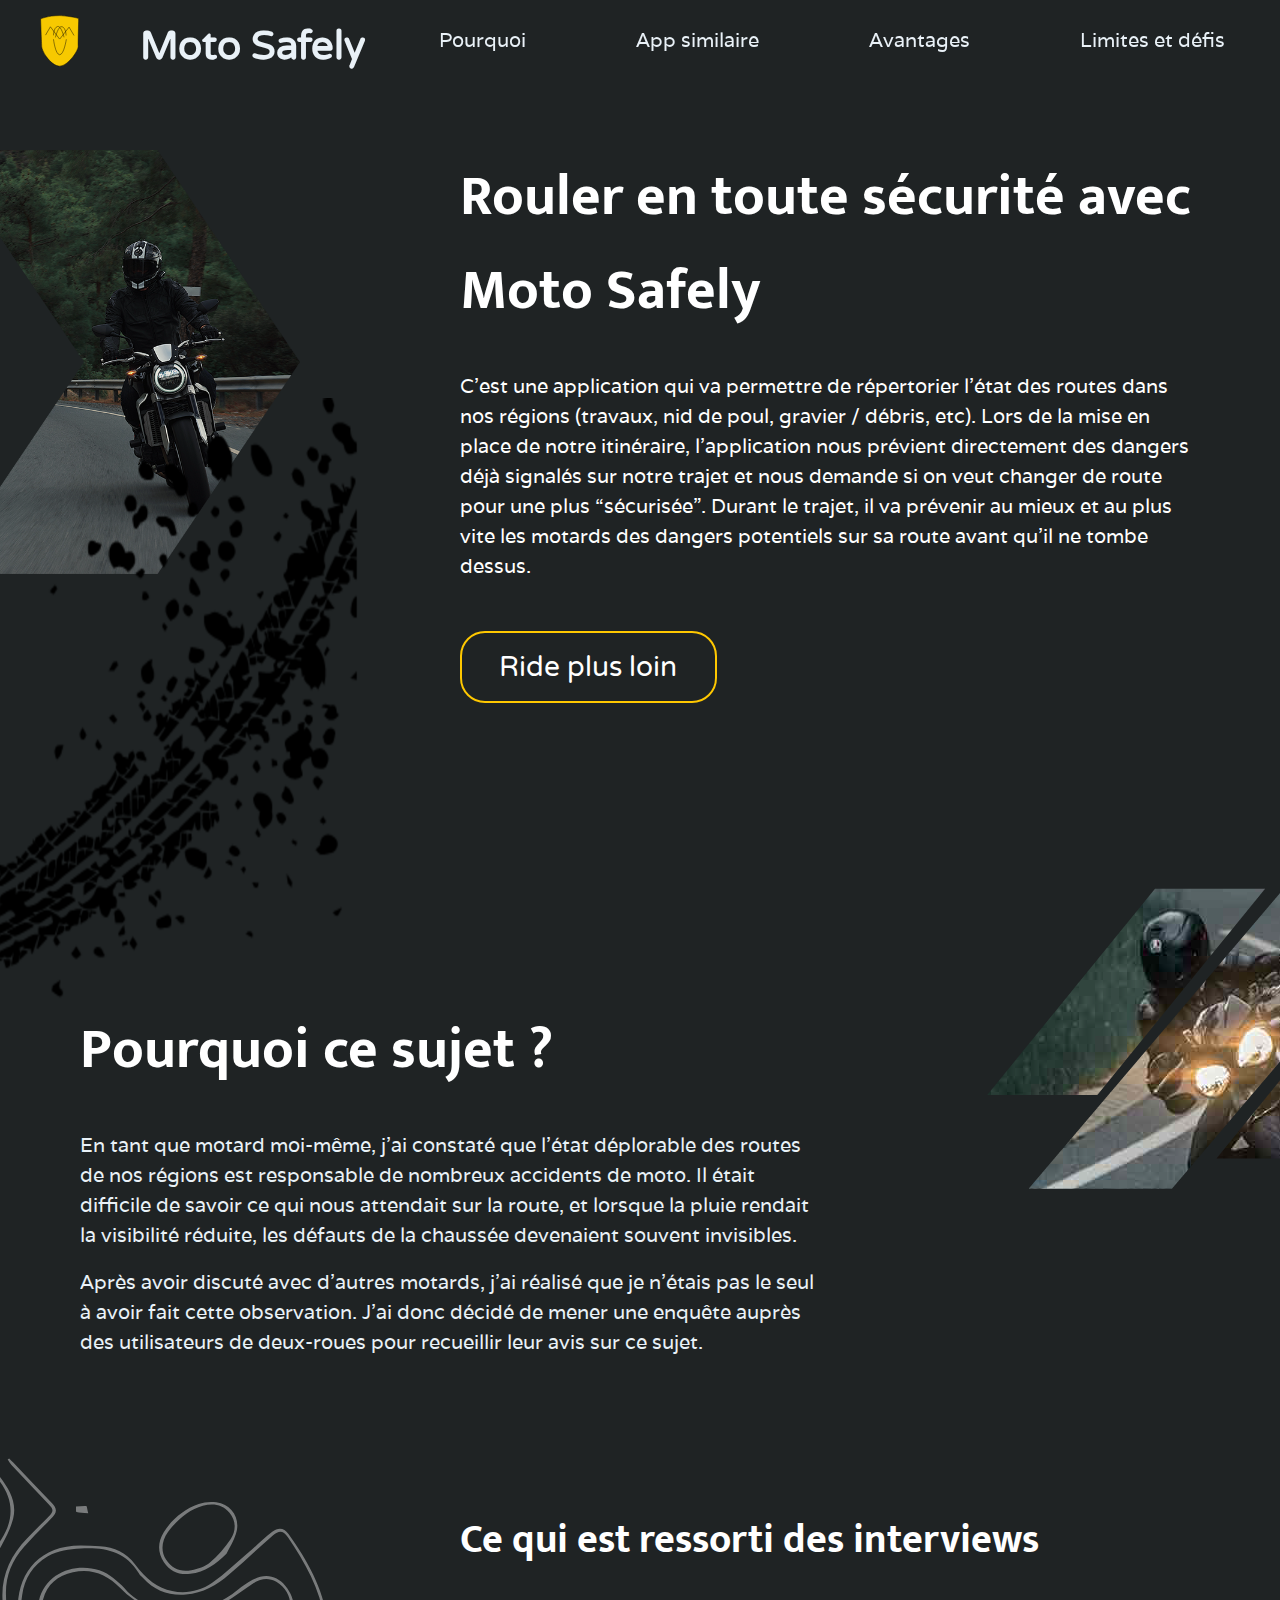
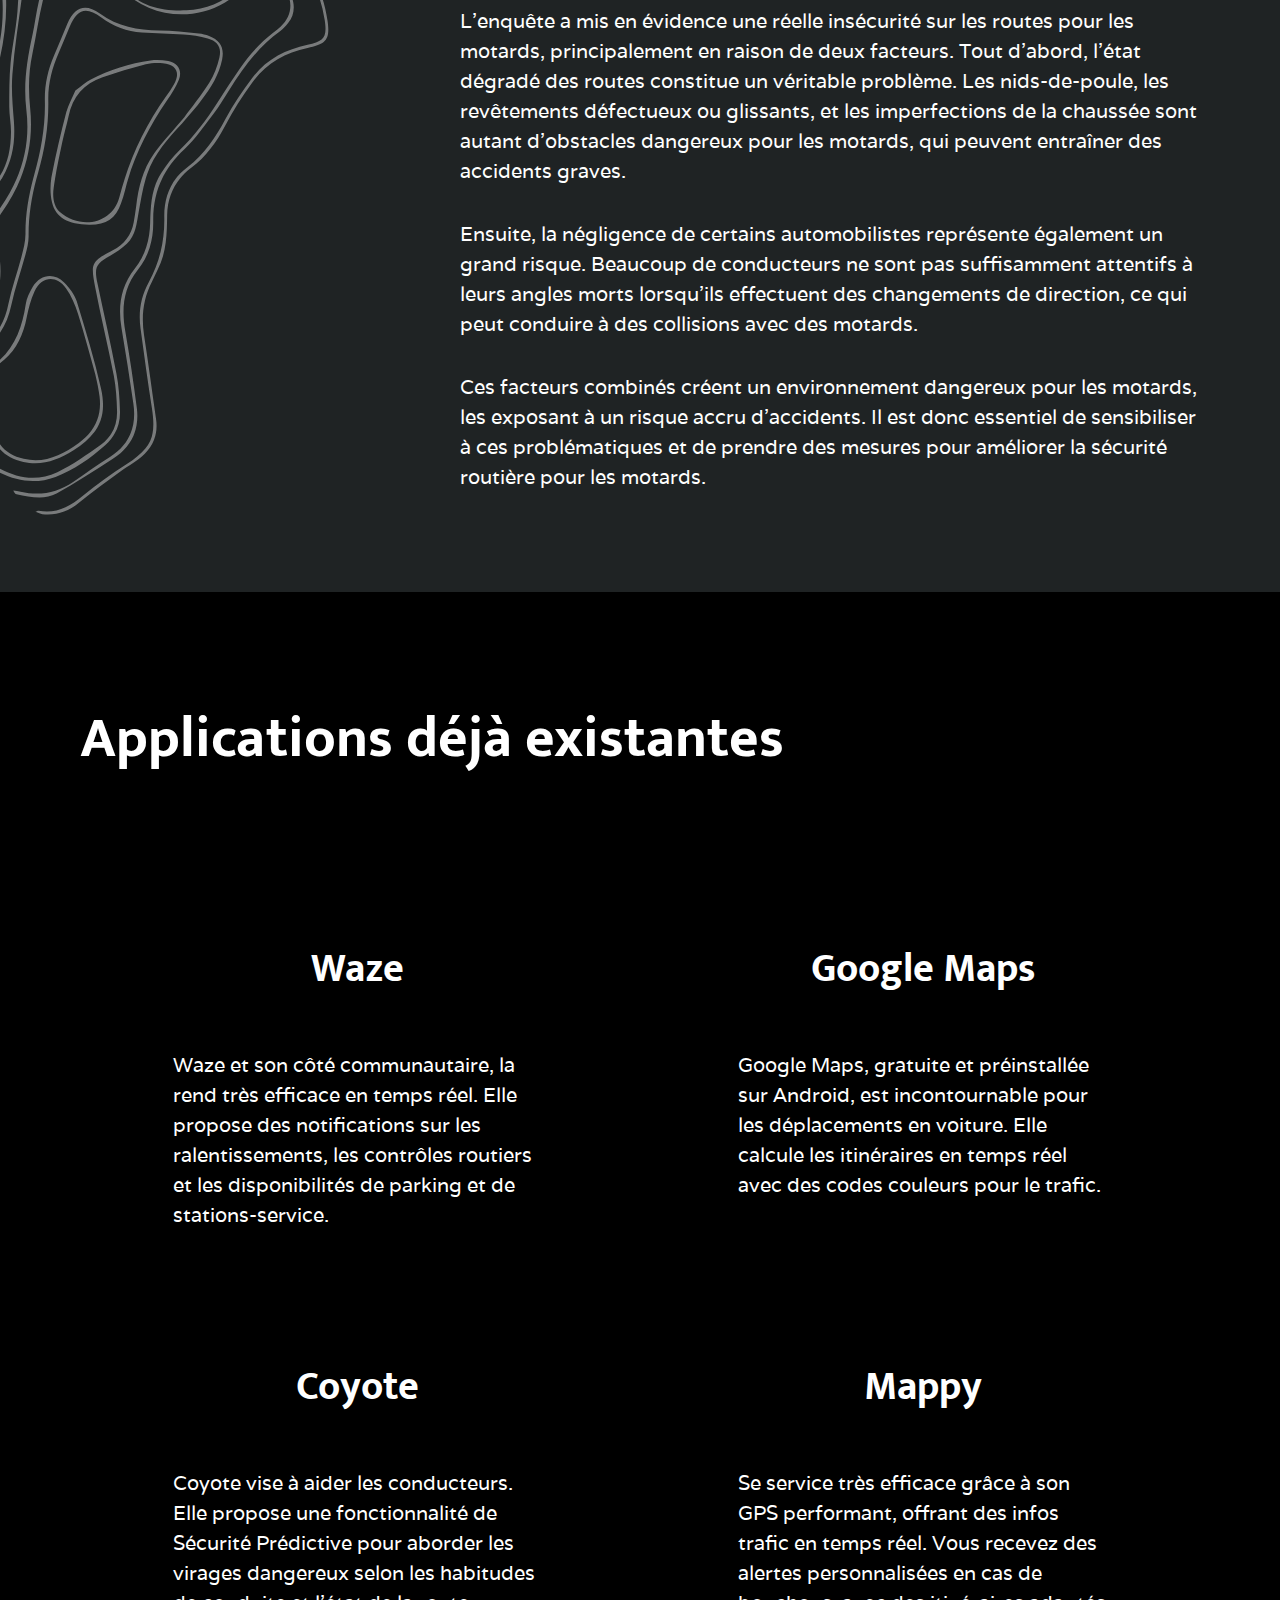
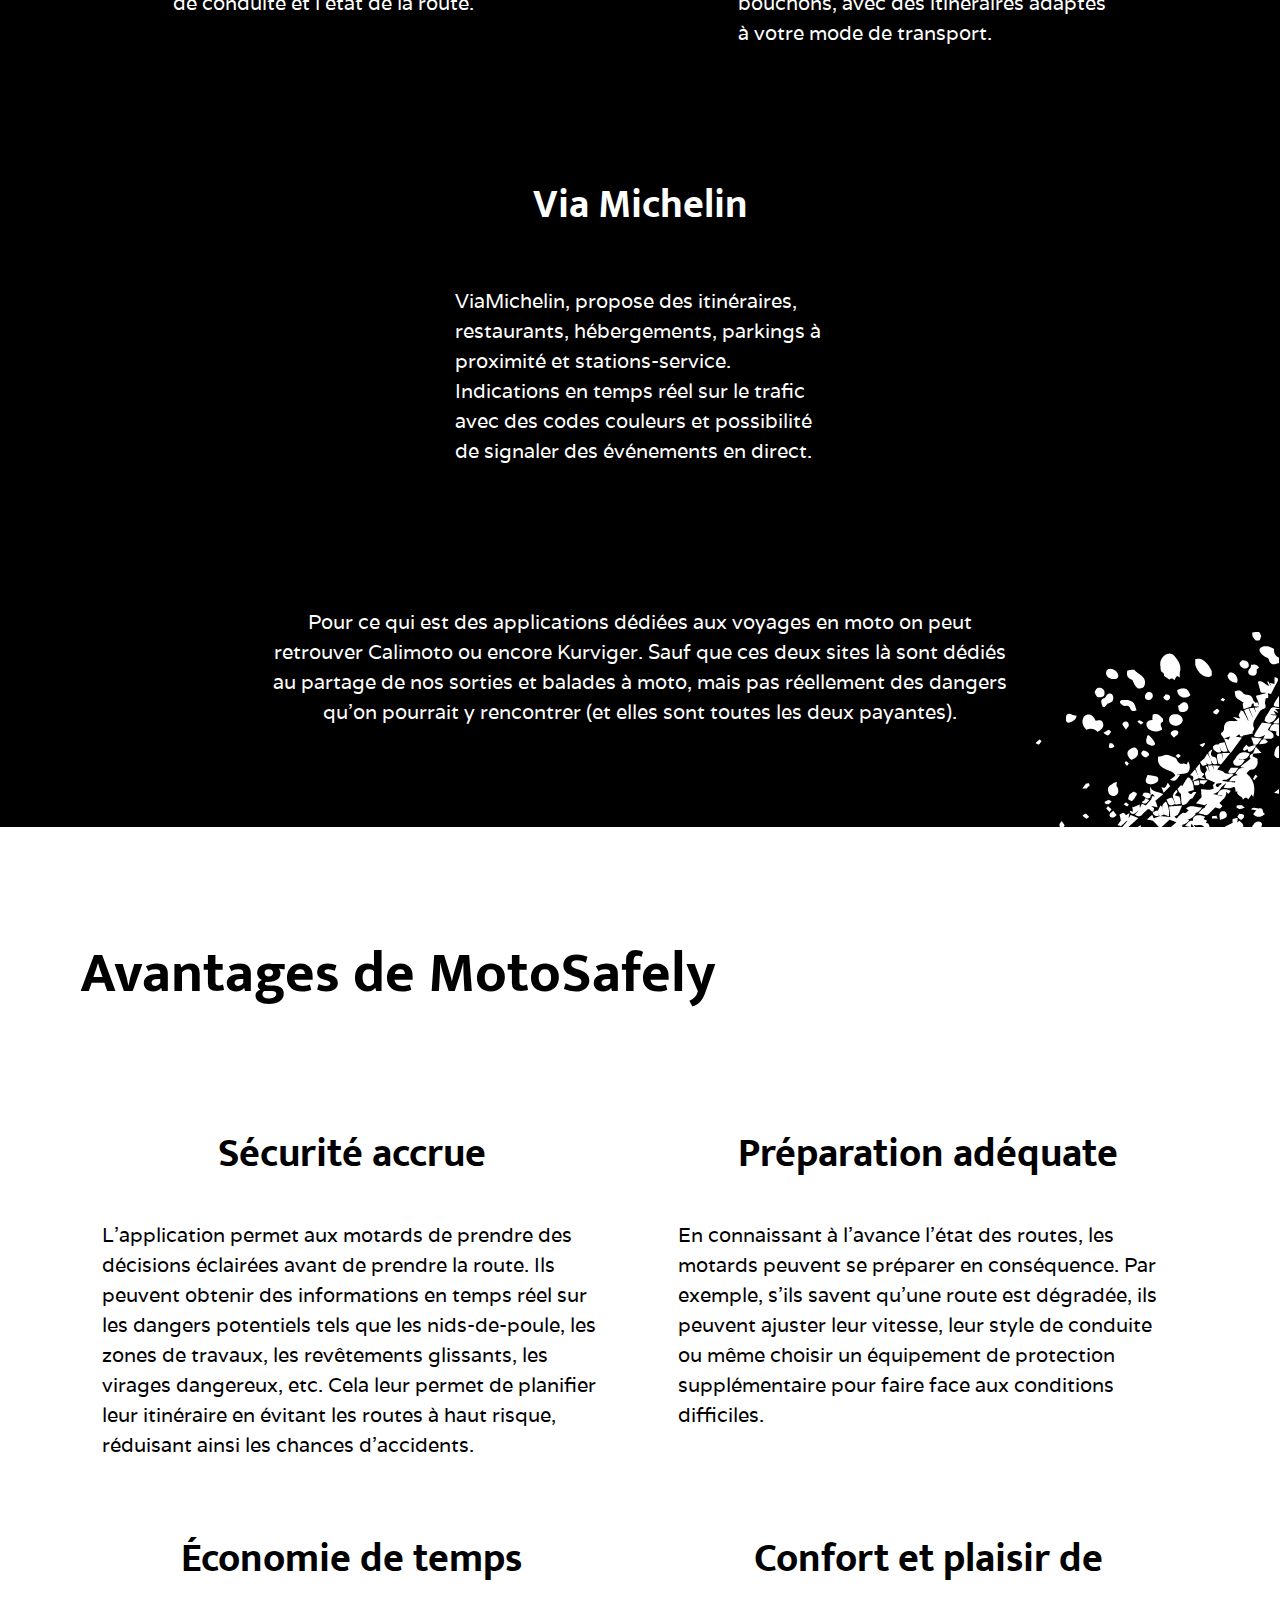
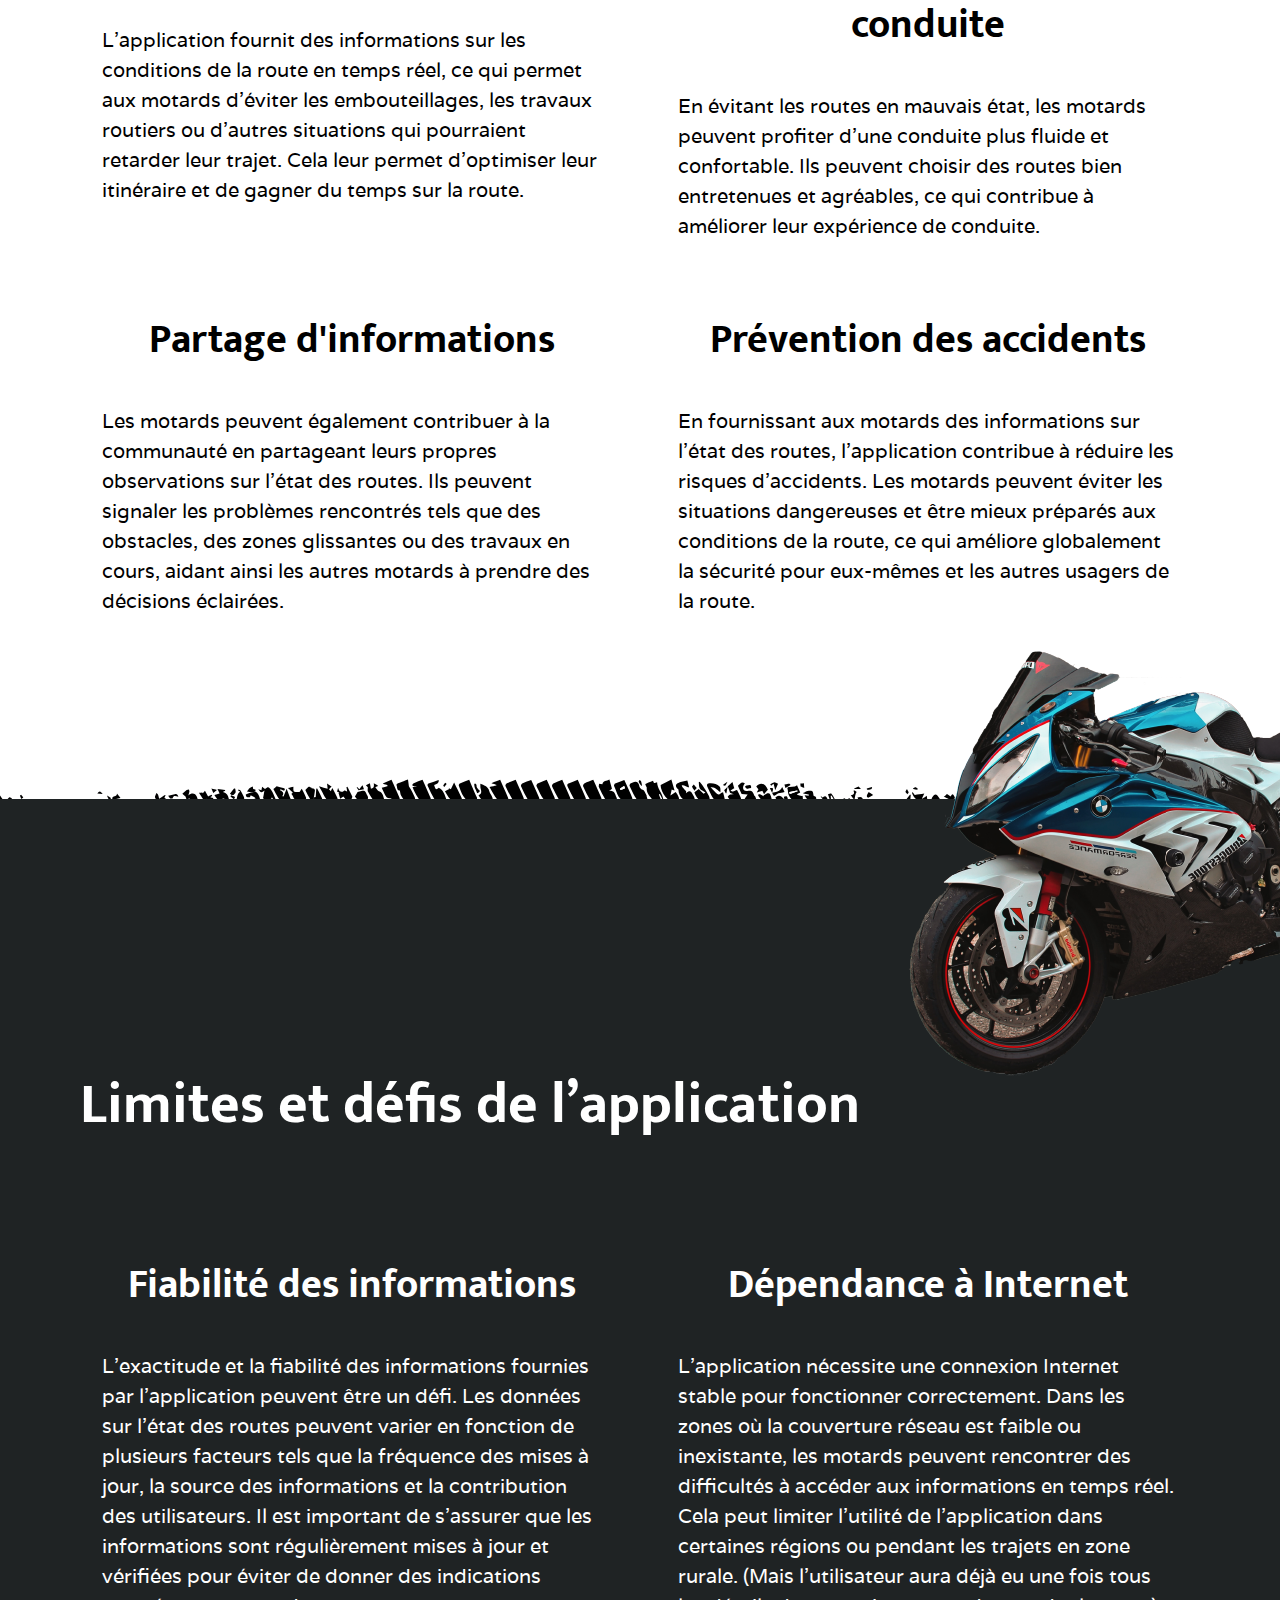
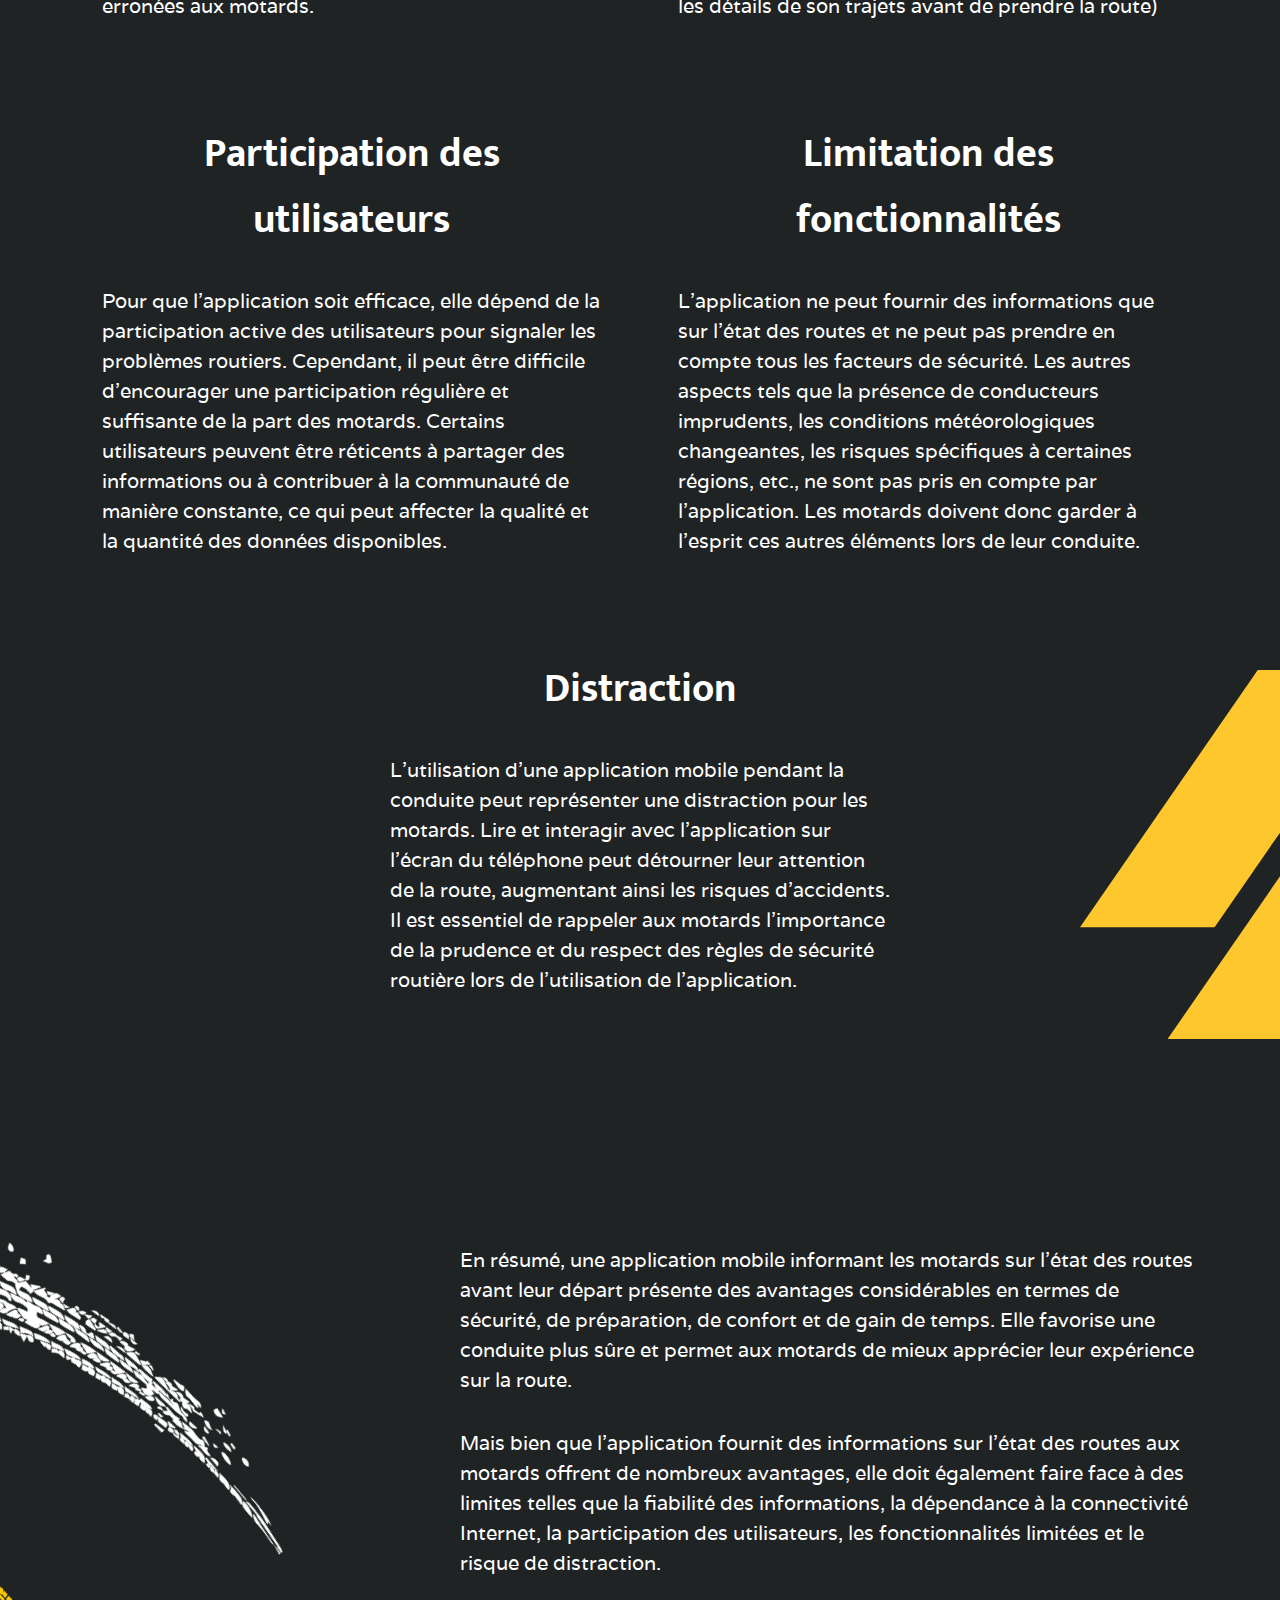
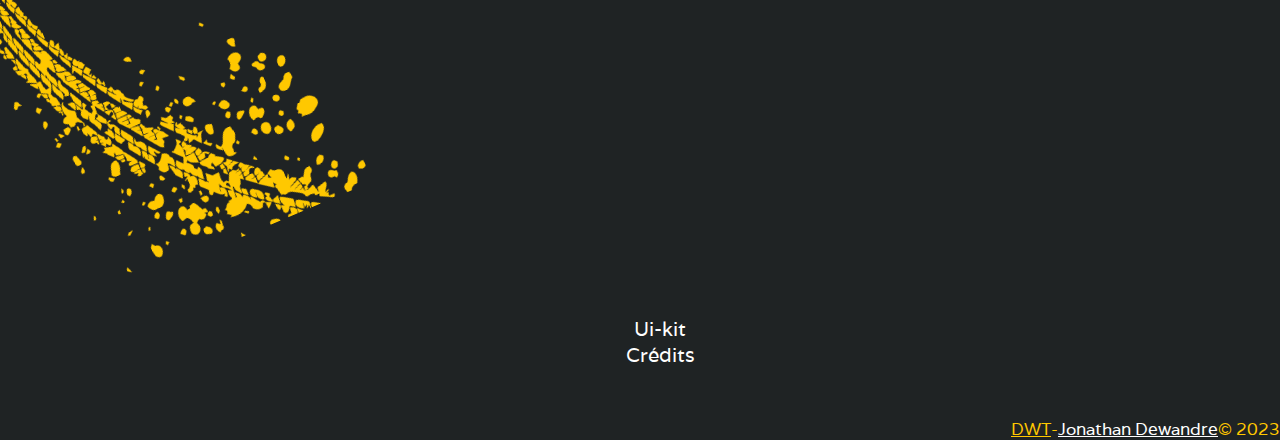
==== src/index.html @ d8e471ae "modification de mes boxs avec le scroll" ====
<!DOCTYPE html>
<html>
<head>
  <title>TFA - MotoSafely</title>
  <meta charset="UTF-8" />
  <meta http-equiv="X-UA-Compatible" content="IE=edge">

  <meta name="description" content="Travail de fin d'année en web design.">
  <meta name="keywords" content="HTML, CSS, JavaScript">
  <meta name="author" content="Dewandre Jonathan">

  <link rel="icon" href="assets/images/logo-motosafely.svg">
  <!-- Meta Partage -->

  <!-- Meta insta -->
  

  <!-- Favicon -->
  <meta name="viewport" content="width=device-width, initial-scale=1">

  <link rel="stylesheet" href="styles/app.css">
  <script src="scripts/app.js" defer></script>

  <link rel="preconnect" href="https://fonts.googleapis.com">
  <link rel="preconnect" href="https://fonts.gstatic.com" crossorigin>
  <link href="https://fonts.googleapis.com/css2?family=Varela+Round&display=swap" rel="stylesheet">

  <link rel="preconnect" href="https://fonts.googleapis.com">
  <link rel="preconnect" href="https://fonts.gstatic.com" crossorigin>
  <link href="https://fonts.googleapis.com/css2?family=Mukta+Vaani&display=swap" rel="stylesheet">

  <link rel="preconnect" href="https://fonts.googleapis.com">
  <link rel="preconnect" href="https://fonts.gstatic.com" crossorigin>
  <link href="https://fonts.googleapis.com/css2?family=Varela&display=swap" rel="stylesheet">
</head>
<body>

  <header>

    <div class="fond-header fh">

      <img class="logo" src="assets/images/logo-motosafely.svg" alt="Logo de MotoSafely, qui représente un réservoir de moto et le M forme le guidon">
      
      <h1><a href="index.html">Moto Safely</a></h1>
      <nav class="sticky-menu menu sticky">

        <button class="menu__burger"><p class="Tbtn">menu</p></button>
        <ul class="menu__list">
          <li class="menu__el"><a href="#pourquoi">Pourquoi</a></li>
          <li class="menu__el"><a href="#app-similaire">App similaire</a></li>
          <li class="menu__el"><a href="#avantages">Avantages</a></li>
          <li class="menu__el"><a href="#limite-et-defis">Limites et défis</a></li>
        </ul>
      </nav>
    </div>

  </header>

  <main>

    <section class="intro">
        <img class="intro--img" src="assets/images/img-avantage-fleche.png" srcset="assets/images/img-avantage-fleche@2x.png 2x" alt="Photo d'un motard sur la route dans une courbe, le tout mis dans une forme de flèche">
        <img class="trace" src="assets/images/trace-moto.png" srcset="assets/images/trace-moto@2x.png" alt="trace de pneu de moto de couleur noir">
      
      <h2 class="intro__titre">Rouler en toute sécurité avec Moto&nbsp;Safely</h2>

      <p class="intro__text">C’est une application qui va permettre de répertorier l’état des routes dans nos régions 
        (travaux, nid de poul, gravier / débris, etc). Lors de la mise en place de notre itinéraire, 
        l’application nous prévient directement des dangers déjà signalés sur notre trajet et nous demande 
        si on veut changer de route pour une plus “sécurisée”. Durant&nbsp;le&nbsp;trajet, il va prévenir au mieux et 
        au plus vite les motards des dangers potentiels sur sa route avant qu’il ne tombe dessus. </p>

        <button class="intro--btn"><a href="#pourquoi">Ride plus loin</a></button>

    </section>

    <section id="pourquoi" class="why">
      <img class="why--img" src="assets/images/photo-moto-modif.png" alt="pilote moto dans un virage et la photo est sous forme de parallélogramme placé sur la droite de l'écran">

      <h2 class="why--title">Pourquoi ce sujet&nbsp;?</h2>

      <p class="why__text">En tant que motard moi-même, j’ai constaté que l’état déplorable des routes de nos régions 
        est responsable de nombreux accidents de moto. Il était difficile de savoir ce qui nous attendait sur la route, 
        et lorsque la pluie rendait la visibilité réduite, les défauts de la chaussée devenaient souvent invisibles.</p>
    
      <p class="why__text2">Après avoir discuté avec d’autres motards, j’ai réalisé que je n’étais pas le seul à avoir fait 
        cette observation. J’ai donc décidé de mener une enquête auprès des utilisateurs de deux-roues pour recueillir leur 
        avis sur ce sujet.</p>
    </section>

    <section class="interview">
      <img class="inter--img" src="assets/images/petit-relief.svg" alt="relief en 2d mis en fond a gauche de l'écran">
      <h3>Ce qui est ressorti des interviews</h3>

      <p class="interview__text">L’enquête a mis en évidence une réelle insécurité sur les routes pour les motards, 
        principalement en raison de deux facteurs. Tout d’abord, l’état dégradé des routes constitue un véritable problème. 
        Les nids-de-poule, les revêtements défectueux ou glissants, et les imperfections de la chaussée sont autant d’obstacles 
        dangereux pour les motards, qui peuvent entraîner des accidents graves.</p>
      <p class="interview__text">Ensuite, la négligence de certains automobilistes représente également un grand risque. 
        Beaucoup de conducteurs ne sont pas suffisamment attentifs à leurs angles morts lorsqu’ils effectuent 
        des changements de direction, ce qui peut conduire à des collisions avec des motards.</p>
      <p class="interview__text">Ces facteurs combinés créent un environnement dangereux pour les motards, les exposant à un risque accru d’accidents. 
        Il est donc essentiel de sensibiliser à ces problématiques et de prendre des mesures pour améliorer la sécurité routière 
        pour les motards.</p>
    </section>

    <section id="app-similaire" class="app-simi">
 
      <h2 class="concu">Applications déjà existantes</h2>

      <div class="concu__ensemble">
        <div class="box concu__waze">
          <h3 class="concu--titre togg-trigger togg-trigger-concu">Waze</h3>
          <div class="concu__text togg-content hidden">
           <p>Waze et son côté communautaire, la rend très efficace en temps réel. Elle propose des notifications sur les ralentissements, les contrôles routiers et les disponibilités de parking et de stations-service.</p>
          </div>
        </div>

        <div class="box concu__google">
          <h3 class="concu--titre togg-trigger togg-trigger-concu">Google Maps</h3>
          <div class="concu__text togg-content hidden">
            <p>Google Maps, gratuite et préinstallée sur Android, est incontournable pour les déplacements en voiture. Elle calcule les itinéraires en temps réel avec des codes couleurs pour le trafic.</p>
          </div>
        </div>

        <div class="box concu__coyote">
          <h3 class="concu--titre togg-trigger togg-trigger-concu">Coyote</h3>
          <div class="concu__text togg-content hidden">
           <p>Coyote vise à aider les conducteurs. Elle propose une fonctionnalité de Sécurité Prédictive pour aborder les virages dangereux selon les habitudes de conduite et l'état de la route.</p>
          </div>
        </div>

        <div class="box concu__mappy">
          <h3 class="concu--titre togg-trigger togg-trigger-concu">Mappy</h3>
          <div class="concu__text togg-content hidden">
           <p> Se service très efficace grâce à son GPS performant, offrant des infos trafic en temps réel. Vous recevez des alertes personnalisées en cas de bouchons, avec des itinéraires adaptés à votre mode de transport.</p>
          </div>
        </div>

        <div class="box concu__michelin">
          <h3 class="concu--titre togg-trigger togg-trigger-concu">Via Michelin</h3>
          <div class="concu__text togg-content hidden">
            <p>ViaMichelin, propose des itinéraires, restaurants, hébergements, parkings à proximité et stations-service. Indications en temps réel sur le trafic avec des codes couleurs et possibilité de signaler des événements en direct.
            </p>
          </div>
        </div>
      </div>
      <p class="concu-simi">Pour ce qui est des applications dédiées aux voyages en moto on peut retrouver Calimoto 
        ou encore Kurviger. Sauf que ces deux sites là sont dédiés au partage de nos sorties et balades à moto, 
        mais pas réellement des dangers qu’on pourrait y rencontrer (et elles sont toutes les deux payantes).
      </p>

      <img class="trace-white" src="assets/images/trace-moto-white.png" alt="trace de pneu de moto de couleur blanche">
    </section>

    <section id="avantages" class="avantage">
      <h2 class="avantage__title"> Avantages de MotoSafely</h2>

      <div class="avantage-grid">

        <div class="box-avantage">
          <h3 class="av a1 togg-trigger">Sécurité accrue</h3>
          <p class="av a1--text togg-content hidden">L'application permet aux motards de prendre des décisions éclairées avant de prendre la route. 
            Ils peuvent obtenir des informations en temps réel sur les dangers potentiels tels que les nids-de-poule, 
            les zones de travaux, les revêtements glissants, les virages dangereux, etc. Cela leur permet de planifier 
            leur itinéraire en évitant les routes à haut risque, réduisant ainsi les chances d'accidents.</p>
        </div>

        <div class="box-avantage">
          <h3 class="av a2 togg-trigger">Préparation adéquate</h3>
          <p class="av a2--text togg-content hidden">En connaissant à l'avance l'état des routes, les motards peuvent se préparer en conséquence. Par exemple, 
            s'ils savent qu'une route est dégradée, ils peuvent ajuster leur vitesse, leur style de conduite ou même choisir 
            un équipement de protection supplémentaire pour faire face aux conditions difficiles.</p>
        </div>

        <div class="box-avantage">
          <h3 class="av a3 togg-trigger">Économie de temps</h3>
          <p class="av a3--text togg-content hidden">L'application fournit des informations sur les conditions de la route en temps réel, 
            ce qui permet aux motards d'éviter les embouteillages, les travaux routiers ou d'autres situations 
            qui pourraient retarder leur trajet. Cela leur permet d'optimiser leur itinéraire et de gagner du temps sur la route.</p>
        </div>

        <div class="box-avantage">
          <h3 class="av a4 togg-trigger">Confort et plaisir de conduite</h3>
          <p class="av a4--text togg-content hidden">En évitant les routes en mauvais état, les motards peuvent profiter d'une conduite plus fluide et confortable. 
          Ils peuvent choisir des routes bien entretenues et agréables, ce qui contribue à améliorer leur expérience de conduite.</p>
        </div>

        <div class="box-avantage">
          <h3 class="av a5 togg-trigger">Partage d'informations</h3>
          <p class="av a5--text togg-content hidden">Les motards peuvent également contribuer à la communauté en partageant leurs propres observations sur l'état des routes. 
          Ils peuvent signaler les problèmes rencontrés tels que des obstacles, des zones glissantes ou des travaux en cours, 
          aidant ainsi les autres motards à prendre des décisions éclairées.</p>
        </div>

        <div class="box-avantage">
          <h3 class="av a6 togg-trigger">Prévention des accidents</h3>
          <p class="av a6--text togg-content hidden">En fournissant aux motards des informations sur l'état des routes, l'application contribue à réduire les risques 
          d'accidents. Les motards peuvent éviter les situations dangereuses et être mieux préparés aux conditions de la route, 
          ce qui améliore globalement la sécurité pour eux-mêmes et les autres usagers de la route.</p>
        </div>
        
      </div>

      <img class="trace-droite" src="assets/images/trace-moto-2.svg" alt="trace de pneu de moto droite qui sépare les deux parties">
    </section>

    <div class="bm">
      <img class="img-bm" src="assets/images/moto-deco-fond-of.png" alt="BMW S1000RR placé a droite de l'écran qui sépare les deux parties">
    </div>

    <section id="limite-et-defis" class="limite">

      <h2 class="limite__title">Limites et défis de l’application</h2>

      <div class="limite-grid">

        <div class="box-limite">
          <h3 class="box--title togg-trigger togg-trigger-lim">Fiabilité des informations</h3>
          <p class="togg-content hidden">L'exactitude et la fiabilité des informations fournies par l'application peuvent être un défi. 
            Les données sur l'état des routes peuvent varier en fonction de plusieurs facteurs tels que la fréquence 
            des mises à jour, la source des informations et la contribution des utilisateurs. Il est important de s'assurer que 
            les informations sont régulièrement mises à jour et vérifiées pour éviter de donner des indications erronées 
            aux motards.</p>
        </div>
  
        <div class="box-limite">
          <h3 class="box--title togg-trigger togg-trigger-lim">Dépendance à Internet</h3>
          <p class="togg-content hidden">L'application nécessite une connexion Internet stable pour fonctionner correctement. 
            Dans les zones où la couverture réseau est faible ou inexistante, les motards peuvent rencontrer 
            des difficultés à accéder aux informations en temps réel. Cela peut limiter l'utilité de l'application 
            dans certaines régions ou pendant les trajets en zone rurale. 
            (Mais l’utilisateur aura déjà eu une fois tous les détails de son trajets avant de prendre la route)
            </p>
        </div>
  
        <div class="box-limite">
          <h3 class="box--title togg-trigger togg-trigger-lim">Participation des utilisateurs</h3>
          <p class="togg-content hidden">Pour que l'application soit efficace, elle dépend de la participation active des utilisateurs pour signaler les problèmes routiers. Cependant, il peut être difficile d'encourager une participation régulière et suffisante de la part des motards. Certains utilisateurs peuvent être réticents à partager des informations ou à contribuer à la communauté de manière constante, ce qui peut affecter la qualité et la quantité des données disponibles.</p>
        </div>

        <div class="box-limite">
          <h3 class="box--title togg-trigger togg-trigger-lim">Limitation des fonctionnalités</h3>
          <p class="togg-content hidden">L'application ne peut fournir des informations que sur l'état des routes et ne peut pas prendre en compte tous les facteurs de sécurité. Les autres aspects tels que la présence de conducteurs imprudents, les conditions météorologiques changeantes, les risques spécifiques à certaines régions, etc., ne sont pas pris en compte par l'application. Les motards doivent donc garder à l'esprit ces autres éléments lors de leur conduite.</p>
        </div>

        <div class="box-limite distraction">
          <h3 class="box--title togg-trigger togg-trigger-lim">Distraction</h3>
          <p class="togg-content hidden">L'utilisation d'une application mobile pendant la conduite peut représenter une distraction pour les motards. Lire et interagir avec l'application sur l'écran du téléphone peut détourner leur attention de la route, augmentant ainsi les risques d'accidents. Il est essentiel de rappeler aux motards l'importance de la prudence et du respect des règles de sécurité routière lors de l'utilisation de l'application.</p>
        </div>
      </div>

      <img class="forme" src="assets/images/forme-resume.svg" alt="">

      <p class="resume">En résumé, une application mobile informant les motards sur l'état des routes avant leur départ présente des avantages considérables en termes de sécurité, de préparation, de confort et de gain de temps. Elle favorise une conduite plus sûre et permet aux motards de mieux apprécier leur expérience sur la route.</p>
      <p class="resume__2">
      Mais bien que l’application fournit des informations sur l'état des routes aux motards offrent de nombreux avantages, elle doit également faire face à des limites telles que la fiabilité des informations, la dépendance à la connectivité Internet, la participation des utilisateurs, les fonctionnalités limitées et le risque de distraction.
      </p>
      
      <img class="pilote" src="assets/images/moto-sans-fond-2.png" alt="">
      <img class="pilote__marque" src="assets/images/trace-moto-white.png" alt="">
    </section>

      <img class="pilote__marque-2" src="assets/images/trace-moto-jaune.png" alt="">

  </main>
  <footer>

    <ul class="subNav">
        <li class="subNav__el"><a href="uikit.html">Ui-kit</a></li>
        <li class="subNav__el"><a href="credit.html">Crédits</a></li>
    </ul>

    <small class="credits"><a href="https://dwt.heaj.be/">DWT</a> - <a href="accueil-ethics.html" style="color: white;">Jonathan Dewandre</a>© 2023</small>
</footer>
</body>
</html>
---- src/styles/app.css ----
header {
  height: 100%;
  background-color: #1F2324;
}

.fond-header {
  position: fixed;
  top: 0;
  left: 0;
  width: 100%;
  height: 10%;
  z-index: 1;
  background-color: #1F2324;
}

.logo {
  width: 45px;
  margin: 15px 0 0 40px;
  position: fixed;
  z-index: 1;
}

h1 {
  font-family: "Varela Round", sans-serif;
  font-size: 40px;
  position: fixed;
  left: 140px;
  top: 22px;
  z-index: 1;
  color: #E9F1F7;
}

h1 a {
  text-decoration: none;
  color: #E9F1F7;
}

.menu {
  top: 0;
  width: 100%;
}
.menu__list {
  height: 80px;
  list-style: none;
  display: flex;
  justify-content: space-around;
  align-items: center;
  padding: 0;
  position: fixed;
}

.menu__el a {
  color: #E9F1F7;
  text-decoration: none;
}

.sticky-menu {
  position: sticky;
  z-index: 1;
}
.sticky-menu__list {
  width: 60%;
  height: 80px;
  list-style: none;
}
.sticky-menu ul {
  list-style: none;
  margin-left: 30%;
  overflow: hidden;
  width: 70%;
  color: #E9F1F7;
}
.sticky-menu .menu__el a {
  color: #E9F1F7;
}
.sticky-menu a:hover,
.sticky-menu a.Mactive,
.sticky-menu a:focus {
  color: #FFC800;
}

.sticky {
  top: 0;
  right: 0;
  width: 100%;
}

.Tbtn {
  display: none;
}

.intro {
  padding-top: 150px;
  max-width: 740px;
  margin-left: auto;
  margin-right: 80px;
}
.intro__text {
  margin-top: 33px;
}
.intro--img {
  max-width: 715px;
  position: absolute;
  left: -240px;
  z-index: -1;
}
.intro--btn {
  width: 257px;
  height: 72px;
  border-style: solid;
  border-radius: 25px;
  border-color: #FFC800;
  margin-top: 50px;
  color: white;
  background-color: #1F2324;
  font-size: 28px;
  font-family: "Varela Round";
}
.intro--btn a {
  text-decoration: none;
  color: white;
  display: flex;
  width: 239px;
  height: 63px;
  align-items: center;
  justify-content: center;
}
.intro--btn a:hover,
.intro a:focus {
  color: #1F2324;
  background-color: #FFC800;
  width: 257px;
  height: 72px;
  border-style: solid;
  border-radius: 25px;
  margin-top: -3px;
  margin-left: -10px;
}

.trace {
  position: absolute;
  width: 773px;
  height: 657px;
  left: -415px;
  top: 398px;
  rotate: 180deg;
  z-index: -1;
}

@media (max-width: 1320px) {
  .intro--img {
    width: 600px;
    left: -300px;
  }
}
@media (max-width: 1100px) {
  .fond-header {
    height: 6%;
  }
  .logo {
    width: 38px;
    margin: 15px 0 0 30px;
  }
  h1 {
    font-size: 25px;
    left: 83px;
  }
  .intro {
    padding-top: 150px;
    max-width: 480px;
    margin-right: 40px;
  }
  .intro--img {
    max-width: 525px;
    left: -240px;
  }
  .intro--btn {
    width: 227px;
    height: 63px;
    font-size: 18px;
  }
  .intro--btn a {
    width: 211px;
    height: 53px;
  }
  .intro--btn a:hover,
  .intro a:focus {
    width: 227px;
    height: 63px;
    margin-top: -3px;
    margin-left: -10px;
  }
  .trace {
    width: 772px;
    height: 414px;
    left: -558px;
    rotate: 180deg;
  }
}
@media (min-width: 820px) {
  .menu__burger {
    display: none;
  }
}
@media (max-width: 819px) {
  .menu__burger {
    position: fixed;
    top: 7px;
    right: 37px;
    z-index: 100;
    cursor: pointer;
    background-image: url(../../assets/images/menu.svg);
    background-repeat: no-repeat;
    height: 40px;
    width: 40px;
    background-color: transparent;
    border: none;
  }
  .menu__liste {
    position: fixed;
    background-color: #1F2324;
    top: 0;
    left: 0;
    width: 100vw;
    height: 100vh;
    transform: scale(0.6) translateY(-20%) rotate(180deg);
    opacity: 1;
    pointer-events: none;
    transition: all 0.4s cubic-bezier(0.16, 1, 0.3, 1);
  }
  .menu--open .menu__liste {
    /* left: 0; a ne pas faire*/
    transform: translateX(0);
    background-color: #1F2324;
  }
  .menu__el {
    transform: translateY(-20px);
    opacity: 0;
    transition: all 0.5s 0.5s cubic-bezier(0.16, 1, 0.3, 1);
  }
  .menu--open .menu__el {
    transform: translateY(0);
    opacity: 1;
    transition-delay: 0;
  }
  .menu--open .menu__el:nth-child(2) {
    transition-delay: 0.7s;
  }
  .menu--open .menu__el:nth-child(3) {
    transition-delay: 0.9s;
  }
  .menu--open .menu__el:nth-child(4) {
    transition-delay: 1.1s;
  }
  .menu--open .menu__el:nth-child(5) {
    transition-delay: 1.3s;
  }
  body.menu-open {
    overflow: hidden;
  }
  body.menu-open .fond-header {
    display: block;
    position: fixed;
    top: 0;
    left: 0;
    width: 100vw;
    height: 40vh;
    background-color: #1F2324;
    z-index: 1;
  }
}
@media (max-width: 819px) {
  .logo {
    width: 30px;
    margin: 10px 0 0 30px;
  }
  .fond-header {
    height: 50px;
  }
  h1 {
    font-size: 25px;
    left: 83px;
    top: 10px;
  }
  .menu {
    top: 0;
    width: 100%;
  }
  .menu__list {
    height: 242px;
    flex-direction: column;
    font-size: 16px;
  }
  .sticky-menu {
    position: sticky;
    z-index: 1;
  }
  .sticky-menu__list {
    width: 60%;
    height: 80px;
    list-style: none;
  }
  .sticky-menu ul {
    list-style: none;
    overflow: hidden;
    color: #E9F1F7;
    width: 23%;
    margin-top: 50px;
    margin-left: auto;
    right: 40px;
  }
  .intro--img {
    max-width: 478px;
    left: -240px;
    top: 94px;
    opacity: 40%;
  }
  .intro .trace {
    rotate: 243deg;
    top: 297px;
  }
}
@media (max-width: 600px) {
  .intro {
    padding-top: 150px;
    max-width: 390px;
    margin-right: 40px;
  }
  .intro--img {
    max-width: 375px;
    left: -240px;
    top: 4px;
  }
  .intro__text {
    max-width: 300px;
    margin-left: 40px;
    margin-right: 0;
    margin-top: 50px;
  }
  .intro--btn {
    width: 180px;
    height: 53px;
    margin-left: 40px;
    font-size: 16px;
  }
  .intro--btn a {
    width: 163px;
    height: 45px;
  }
}
.app-simi {
  margin-top: 100px;
  padding-bottom: 100px;
  display: flex;
  flex-direction: column;
  background-color: black;
  position: relative;
  overflow: hidden;
}

.concu {
  margin: 100px 80px;
}
.concu--titre {
  margin-top: 50px;
  margin-bottom: 15px;
  display: flex;
  justify-content: center;
}
.concu__text {
  width: 500px;
  height: 225px;
  overflow: auto;
  padding: 33px;
}
.concu__ensemble {
  display: grid;
  grid-template-columns: repeat(2, 1fr);
  grid-template-rows: auto;
  margin: 0 80px;
  gap: 10px;
  row-gap: 33px;
}
.concu__waze {
  background-image: url(../../assets/images/waze.svg);
  background-repeat: no-repeat;
  background-size: 100%;
  border-radius: 20px;
}
.concu__google {
  background-image: url(../../assets/images/google-maps.svg);
  background-repeat: no-repeat;
  background-size: 100%;
  border-radius: 20px;
}
.concu__coyote {
  background-image: url(../../assets/images/coyote.svg);
  background-repeat: no-repeat;
  background-size: 100%;
  border-radius: 20px;
}
.concu__mappy {
  background-image: url(../../assets/images/mappy.svg);
  background-repeat: no-repeat;
  background-size: 100%;
  border-radius: 20px;
}
.concu__michelin {
  grid-column: 1/3;
  background-image: url(../../assets/images/via-michelin.svg);
  background-repeat: no-repeat;
  background-size: 100%;
  border-radius: 20px;
}
.concu-simi {
  max-width: 740px;
  min-width: 55ch;
  padding-top: 100px;
  text-align: center;
  position: relative;
  margin: 0 auto;
}

.box {
  justify-self: center;
}

.trace-white {
  position: absolute;
  right: 0;
  rotate: 180deg;
  bottom: -160px;
}

@media (max-width: 1320px) {
  .concu__text {
    width: 370px;
    height: 188px;
  }
  .trace-white {
    bottom: -182px;
  }
}
@media (max-width: 1100px) {
  .concu {
    margin: 100px 40px;
  }
  .concu__ensemble {
    margin: 0 40px;
  }
  .concu__text {
    width: 295px;
    height: 188px;
  }
  .concu-simi {
    max-width: 625px;
  }
  .trace-white {
    width: 450px;
  }
}
@media (max-width: 819px) {
  .concu__ensemble {
    display: flex;
    flex-direction: column;
  }
  .concu__text {
    margin: 0 auto;
  }
}
@media (max-width: 600px) {
  .concu {
    left: auto;
  }
  .concu__ensemble {
    margin: 0 40px;
    display: flex;
    flex-direction: column;
  }
  .concu--titre {
    margin-top: 5px;
    margin-bottom: 0px;
    display: flex;
    justify-content: center;
  }
  .concu__text {
    width: 232px;
    height: 89px;
    padding: 35px;
    margin: 0 auto;
  }
  .concu-simi {
    max-width: 344px;
    min-width: 0;
    text-align: start;
  }
}
.interview {
  max-width: 740px;
  min-width: 55ch;
  margin-left: auto;
  margin-top: 150px;
  margin-right: 80px;
}
.interview__text {
  margin-top: 33px;
  max-width: 740px;
  min-width: 55ch;
}

.inter--img {
  position: absolute;
  left: -227px;
  width: 610px;
  rotate: 310deg;
  opacity: 40%;
}

@media (max-width: 1100px) {
  .interview {
    max-width: 480px;
    margin-right: 40px;
  }
  .inter--img {
    width: 400px;
    margin-top: 150px;
  }
}
@media (max-width: 600px) {
  .interview {
    max-width: 480px;
    min-width: 0;
    margin-top: 100px;
    margin-left: 40px;
  }
  .interview__text {
    max-width: 310px;
    min-width: 0;
  }
  .inter--img {
    width: 400px;
    margin-top: 150px;
    opacity: 10%;
  }
}
.why {
  max-width: 100%;
  min-width: 55ch;
  display: flex;
  flex-direction: column;
  margin-top: 150px;
  margin-left: 80px;
  position: relative;
  overflow: hidden;
}
.why--title {
  padding-top: 150px;
}
.why--img {
  position: absolute;
  right: -150px;
}
.why__text {
  max-width: 740px;
  margin-top: 33px;
  color: #E9F1F7;
}
.why__text2 {
  max-width: 740px;
  color: #E9F1F7;
  margin-top: 17px;
}

@media (max-width: 1320px) {
  .why--img {
    right: -215px;
  }
}
@media (max-width: 1100px) {
  .why {
    margin-left: 40px;
    margin-top: 100px;
  }
  .why__text {
    max-width: 480px;
  }
  .why--img {
    width: 420px;
  }
}
@media (max-width: 600px) {
  .why {
    max-width: 100%;
    min-width: 0;
    margin-top: 120px;
    margin-left: 40px;
  }
  .why--title {
    padding-top: 50px;
    left: auto;
    margin-left: 0;
    width: 100%;
  }
  .why--img {
    position: absolute;
    right: -150px;
    width: 300px;
    top: 183px;
    z-index: -1;
    opacity: 40%;
  }
  .why__text {
    max-width: 310px;
    margin-top: 33px;
    margin-right: 40px;
  }
  .why__text2 {
    max-width: 310px;
    margin-right: 40px;
  }
}
.avantage {
  background-color: white;
  background-image: url(../../assets/images/fond-relief.svg);
  background-repeat: no-repeat;
  background-size: cover;
  padding-bottom: 150px;
  position: relative;
  overflow: hidden;
}
.avantage__fond {
  position: absolute;
  width: 100%;
  height: 100%;
}
.avantage__title {
  padding-top: 100px;
  color: black;
  margin: 0 80px 100px;
}
.avantage-grid {
  margin: 0 80px;
  display: grid;
  grid-template-columns: repeat(2, 1fr);
  grid-template-rows: auto;
  gap: 33px;
}

.av {
  color: black;
  display: flex;
  justify-content: center;
  margin-bottom: 33px;
  max-width: 500px;
}

.box-avantage {
  justify-self: center;
}

.trace-droite {
  position: absolute;
  width: 1064px;
  bottom: -34px;
}

@media (max-width: 1320px) {
  .a4 {
    text-align: center;
  }
}
@media (max-width: 1100px) {
  .avantage {
    padding-bottom: 150px;
  }
  .avantage__title {
    margin: 0 40px 100px;
  }
  .avantage-grid {
    margin: 0 40px;
  }
  .a4 {
    text-align: center;
  }
}
@media (max-width: 600px) {
  .avantage__title {
    left: auto;
    width: 100%;
  }
  .avantage-grid {
    margin: 0 40px;
    display: flex;
    flex-direction: column;
  }
  .hidden {
    display: none;
  }
  .togg-trigger {
    border: 1px solid black;
    padding: 7px;
    border-radius: 12px;
  }
  .togg-trigger-lim {
    border-color: #FFC800;
  }
  .togg-trigger-concu {
    border: none;
  }
}
.limite {
  position: relative;
  overflow: hidden;
  top: -333px;
  padding-top: 150px;
  margin-bottom: -332px;
}
.limite__fond {
  position: absolute;
  width: 100%;
  height: 100%;
}
.limite__title {
  margin: 0 80px 100px;
}
.limite-grid {
  margin: 0 80px;
  display: grid;
  grid-template-columns: repeat(2, 1fr);
  grid-template-rows: auto;
  gap: 33px;
  row-gap: 100px;
  padding-bottom: 100px;
}

.distraction {
  grid-column: 1/3;
}

.box-limite {
  justify-self: center;
  max-width: 500px;
}

.box--title {
  text-align: center;
  margin-bottom: 33px;
}

.resume {
  max-width: 740px;
  min-width: 55ch;
  margin-left: auto;
  margin-top: 150px;
  margin-right: 80px;
}
.resume__2 {
  max-width: 740px;
  min-width: 55ch;
  margin-left: auto;
  margin-top: 33px;
  margin-right: 80px;
}

.forme {
  position: absolute;
  right: -200px;
  max-width: 400px;
  top: 60%;
}

.pilote {
  position: absolute;
  left: -100px;
  bottom: 10px;
}
.pilote__marque {
  rotate: 50deg;
  position: absolute;
  bottom: -19px;
  left: -150px;
  z-index: -1;
}
.pilote__marque-2 {
  rotate: 247deg;
  position: relative;
  top: -146px;
  left: -41px;
  width: 539px;
}

@media (max-width: 1320px) {
  .pilote {
    left: -225px;
  }
  .pilote__marque {
    left: -330px;
  }
  .pilote__marque-2 {
    left: -154px;
  }
}
@media (max-width: 1100px) {
  .limite {
    position: relative;
    overflow: hidden;
    top: -333px;
    padding-top: 150px;
  }
  .limite__fond {
    position: absolute;
    width: 100%;
    height: 100%;
  }
  .limite__title {
    margin: 0 40px 100px;
  }
  .limite-grid {
    margin: 0 40px;
    display: grid;
    grid-template-columns: repeat(2, 1fr);
    grid-template-rows: auto;
    gap: 33px;
    row-gap: 100px;
    padding-bottom: 100px;
  }
  .resume {
    max-width: 500px;
    min-width: 50ch;
    margin-left: auto;
    margin-top: 50px;
    margin-right: 80px;
  }
  .resume__2 {
    max-width: 500px;
    min-width: 50ch;
    margin-left: auto;
    margin-top: 33px;
    margin-right: 80px;
  }
  .forme {
    right: -200px;
    max-width: 345px;
    top: 65%;
  }
  .pilote {
    height: 310px;
    left: -150px;
  }
  .pilote__marque {
    height: 300px;
    left: -235px;
    bottom: 20px;
  }
}
@media (max-width: 819px) {
  .limite {
    margin-bottom: -110px;
  }
  .pilote {
    display: none;
  }
  .pilote__marque {
    height: 300px;
    left: -350px;
    bottom: -35px;
    rotate: 198deg;
    z-index: -1;
    opacity: 10%;
  }
  .pilote__marque-2 {
    display: none;
  }
}
@media (max-width: 600px) {
  .limite__title {
    left: auto;
  }
  .limite-grid {
    margin: 0 40px;
    display: flex;
    flex-direction: column;
  }
  .l1, .l2, .l3, .l4, .l5 {
    display: none;
  }
  .toggl1, .toggl2, .toggl3, .toggl4, .toggl5 {
    border: 1px solid white;
    padding: 7px;
    border-radius: 12px;
  }
  .forme {
    right: -184px;
    max-width: 266px;
    top: 62%;
  }
  .resume {
    max-width: 376px;
    min-width: 0;
    margin-left: 40px;
    margin-top: 50px;
    margin-right: 40px;
  }
  .resume__2 {
    max-width: 376px;
    min-width: 0;
    margin-left: 40px;
    margin-top: 50px;
    margin-right: 40px;
  }
  .pilote {
    display: none;
  }
  .pilote__marque {
    height: 300px;
    left: -350px;
    bottom: -35px;
    rotate: 198deg;
    z-index: -1;
    opacity: 10%;
  }
}
.bm {
  position: relative;
  overflow: hidden;
  height: 442px;
  top: -155px;
}

.img-bm {
  position: absolute;
  right: -180px;
  top: -72px;
}

@media (max-width: 1100px) {
  .bm {
    height: 370px;
  }
  .img-bm {
    top: -43px;
    width: 400px;
  }
}
@media (max-width: 600px) {
  .img-bm {
    top: -30px;
    width: 350px;
  }
}
.credits {
  display: flex;
  flex-direction: row;
  align-items: center;
  justify-content: right;
  color: #FFC800;
}

.credits a {
  color: #FFC800;
}

.subNav {
  list-style: none;
  text-align: center;
  margin-bottom: 50px;
}

.subNav__el a {
  text-decoration: none;
  color: white;
  padding: 0;
  margin: 0;
}

.subNav__el a:hover,
.subNav__el a:focus {
  /* background-color: #A30000;
  color: #1CCCF0; */
  color: #FFC800;
}

.footerUi {
  position: relative;
}

.font {
  padding-top: 150px;
  margin-bottom: 100px;
  position: relative;
  overflow: hidden;
  text-align: center;
}
.font__titre {
  padding-bottom: 33px;
}
.font__detail {
  line-height: 30px;
}

.color {
  text-align: center;
  margin-bottom: 50px;
}
.color__titre {
  padding-bottom: 33px;
}

.color--list {
  display: flex;
  flex-direction: row;
  justify-content: center;
  align-items: center;
}

.color__ref {
  margin-left: 15px;
  margin-right: 2px;
}

.c1 {
  background-color: #1F2324;
  height: 50px;
  width: 50px;
  border: solid 1px;
}

.c2 {
  background-color: black;
  height: 50px;
  width: 50px;
}

.c3 {
  background-color: white;
  height: 50px;
  width: 50px;
  border: #1F2324 solid;
}

.c4 {
  background-color: #FFC82B;
  height: 50px;
  width: 50px;
}

@media (min-width: 600px) {
  .footerUi {
    width: 100%;
    bottom: 0;
  }
}
@media (max-width: 600px) {
  .color--list {
    display: flex;
    flex-direction: column;
    justify-content: center;
    align-items: center;
  }
  .font__titre {
    margin: 0 auto;
    left: 0;
    text-align: center;
  }
  .color {
    margin-bottom: 100px;
  }
  .color__titre {
    margin: 0 auto;
    left: 0;
    text-align: center;
    width: 240px;
  }
  .c1 {
    border: solid 1px;
  }
}
.credit {
  height: 100%;
  padding-top: 100px;
  margin-bottom: 100px;
  line-height: 50PX;
  text-align: center;
}
.credit__titre {
  padding-bottom: 50px;
  margin: 0;
}

.remer {
  display: flex;
  flex-direction: row;
  align-items: center;
  justify-content: right;
}

.thank {
  display: flex;
  justify-content: center;
  text-align: center;
  align-items: center;
}

.thank__p {
  margin-right: 5px;
}

.thank a {
  text-decoration: none;
  color: #FFC800;
}

.thank a:hover,
.thank a:focus {
  color: #FFC800;
}

*, ::backdrop {
  margin: 0;
}

html {
  scroll-behavior: smooth;
}

body {
  background-color: #1F2324;
  font-family: "Varela", sans-serif;
  font-size: 20px;
}

h2 {
  font-family: "Mukta Vaani", sans-serif;
  font-size: 57px;
  font-weight: bold;
  color: white;
}

h3 {
  font-family: "Mukta Vaani", sans-serif;
  font-size: 40px;
  font-weight: bold;
  color: white;
}

p {
  line-height: 30px;
  color: white;
}

@media (max-width: 1100px) {
  body {
    font-size: 16px;
  }
  h2 {
    font-size: 45px;
  }
  h3 {
    font-size: 32px;
  }
  p {
    line-height: 26px;
  }
}
@media (max-width: 600px) {
  body {
    font-size: 14px;
  }
  h2 {
    font-size: 30px;
    margin-left: 40px;
    position: relative;
    left: 98px;
    width: 200px;
  }
  h3 {
    font-size: 20px;
  }
  p {
    line-height: 27px;
  }
}/*# sourceMappingURL=app.css.map */
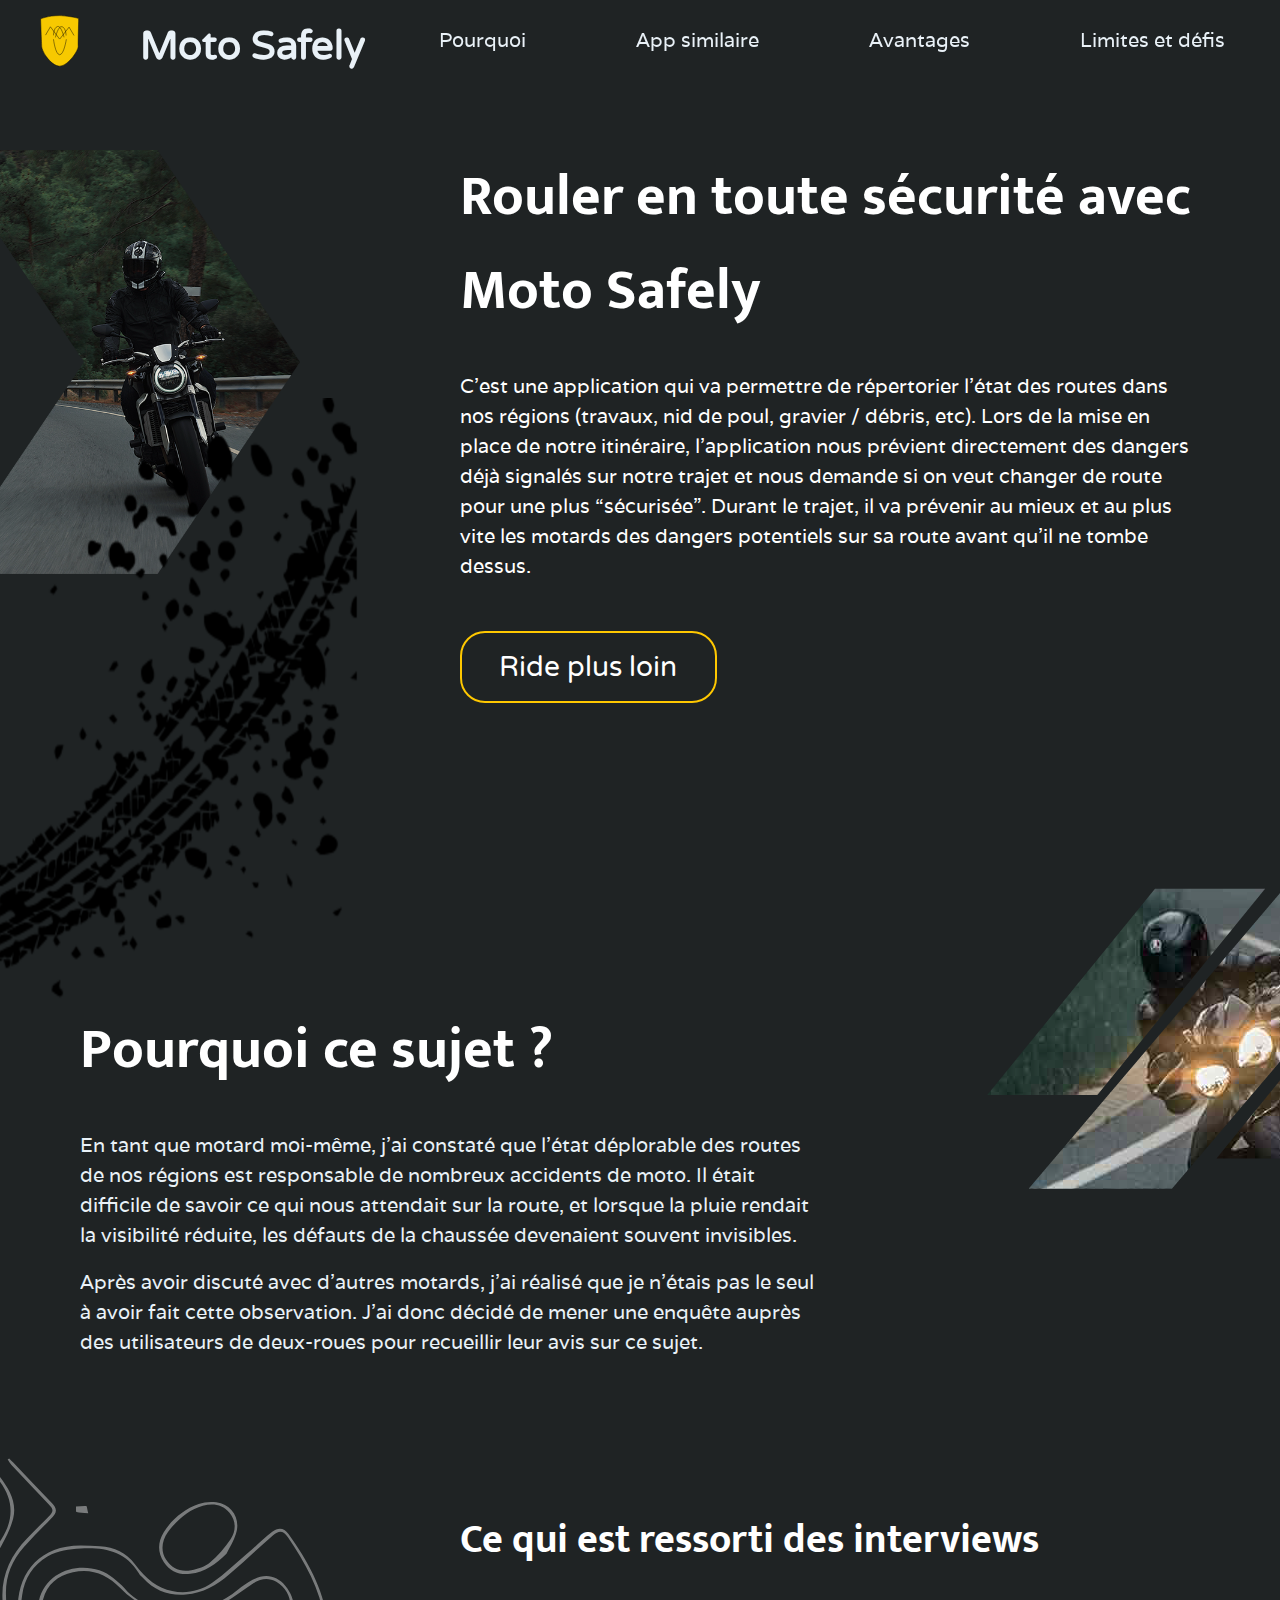
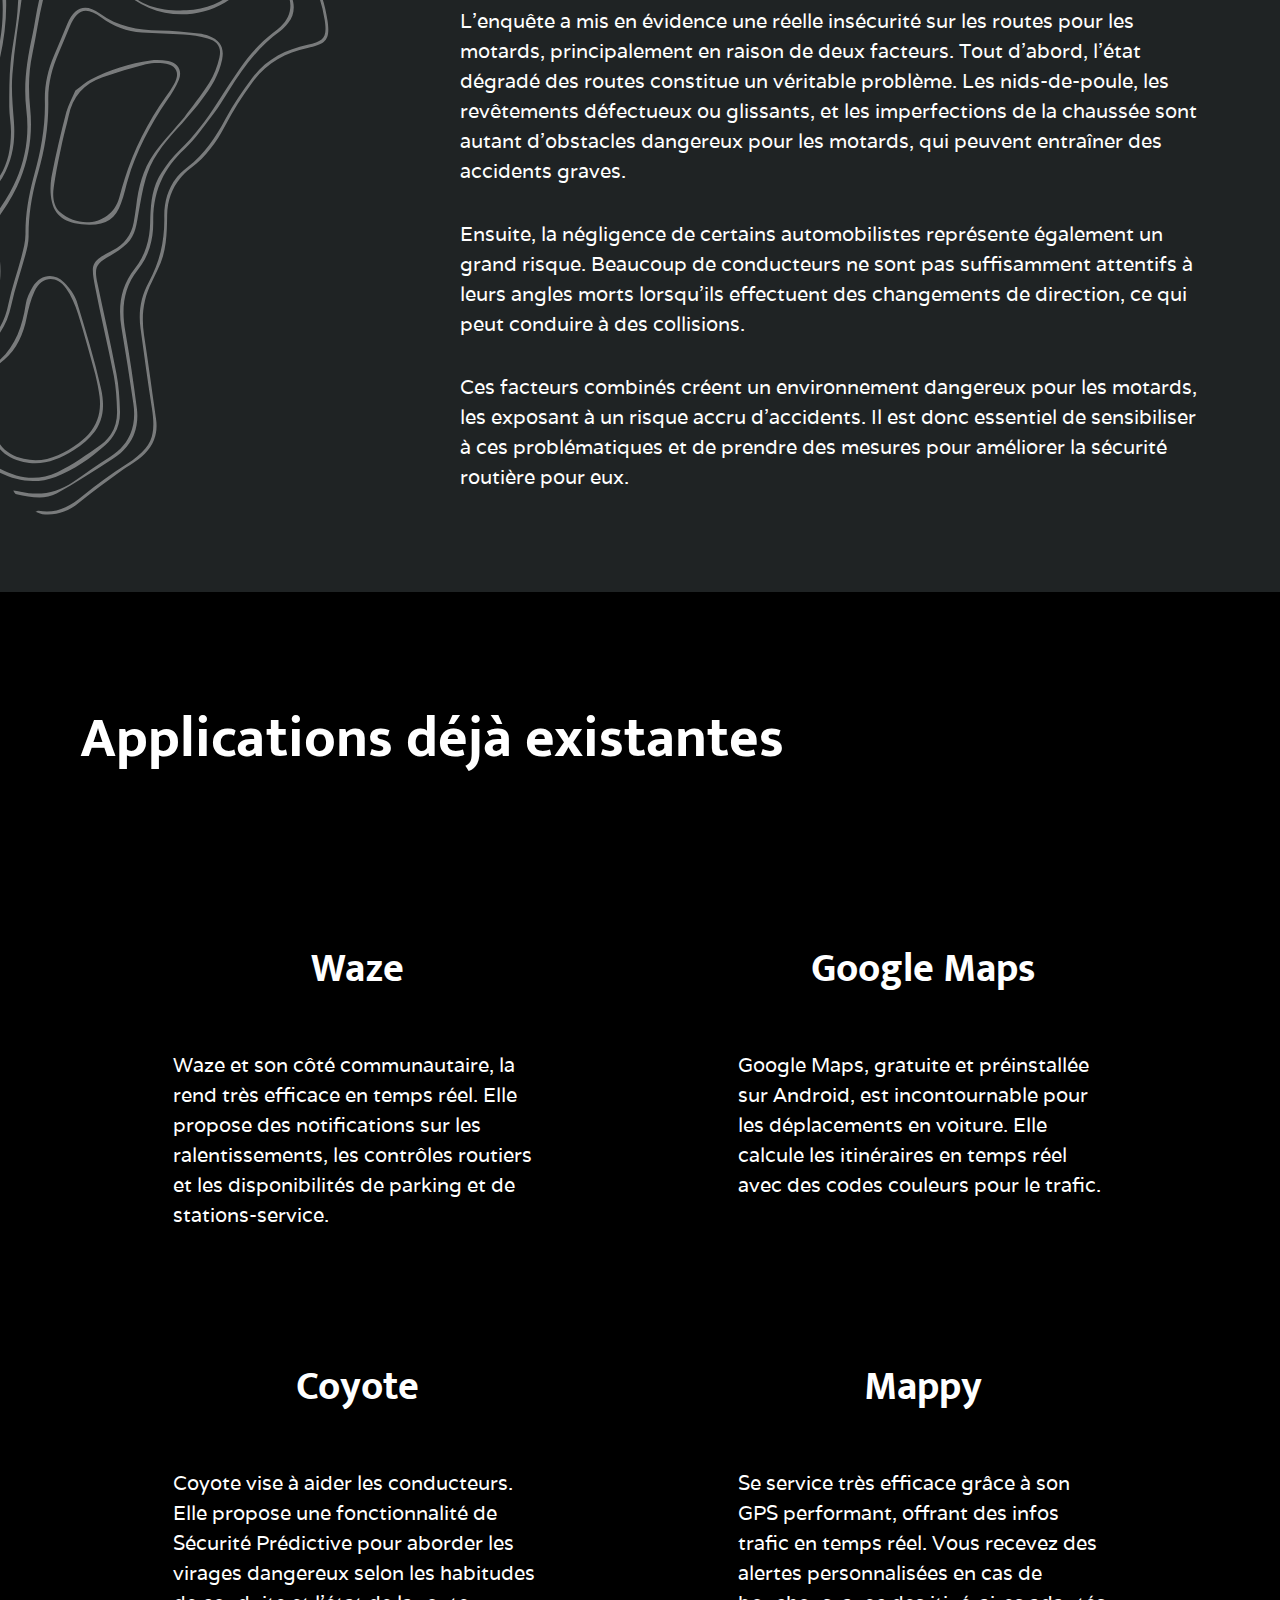
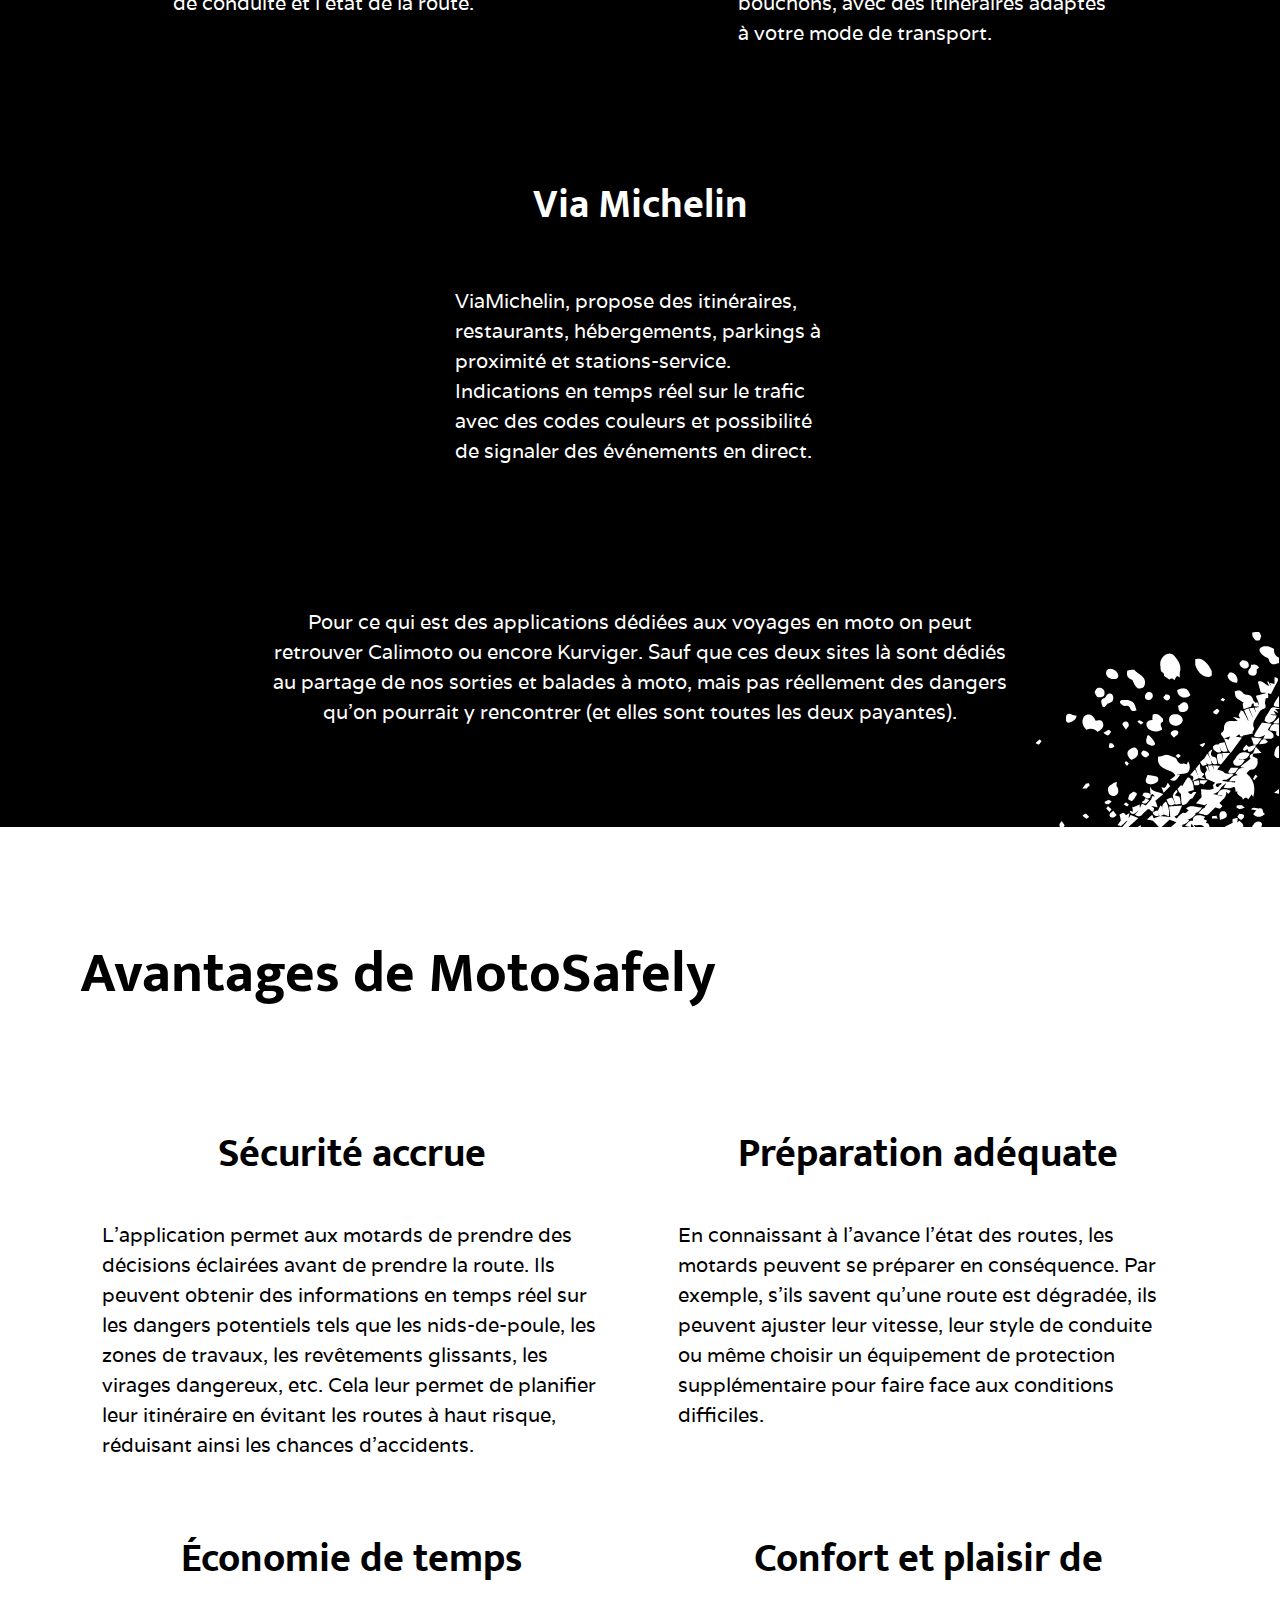
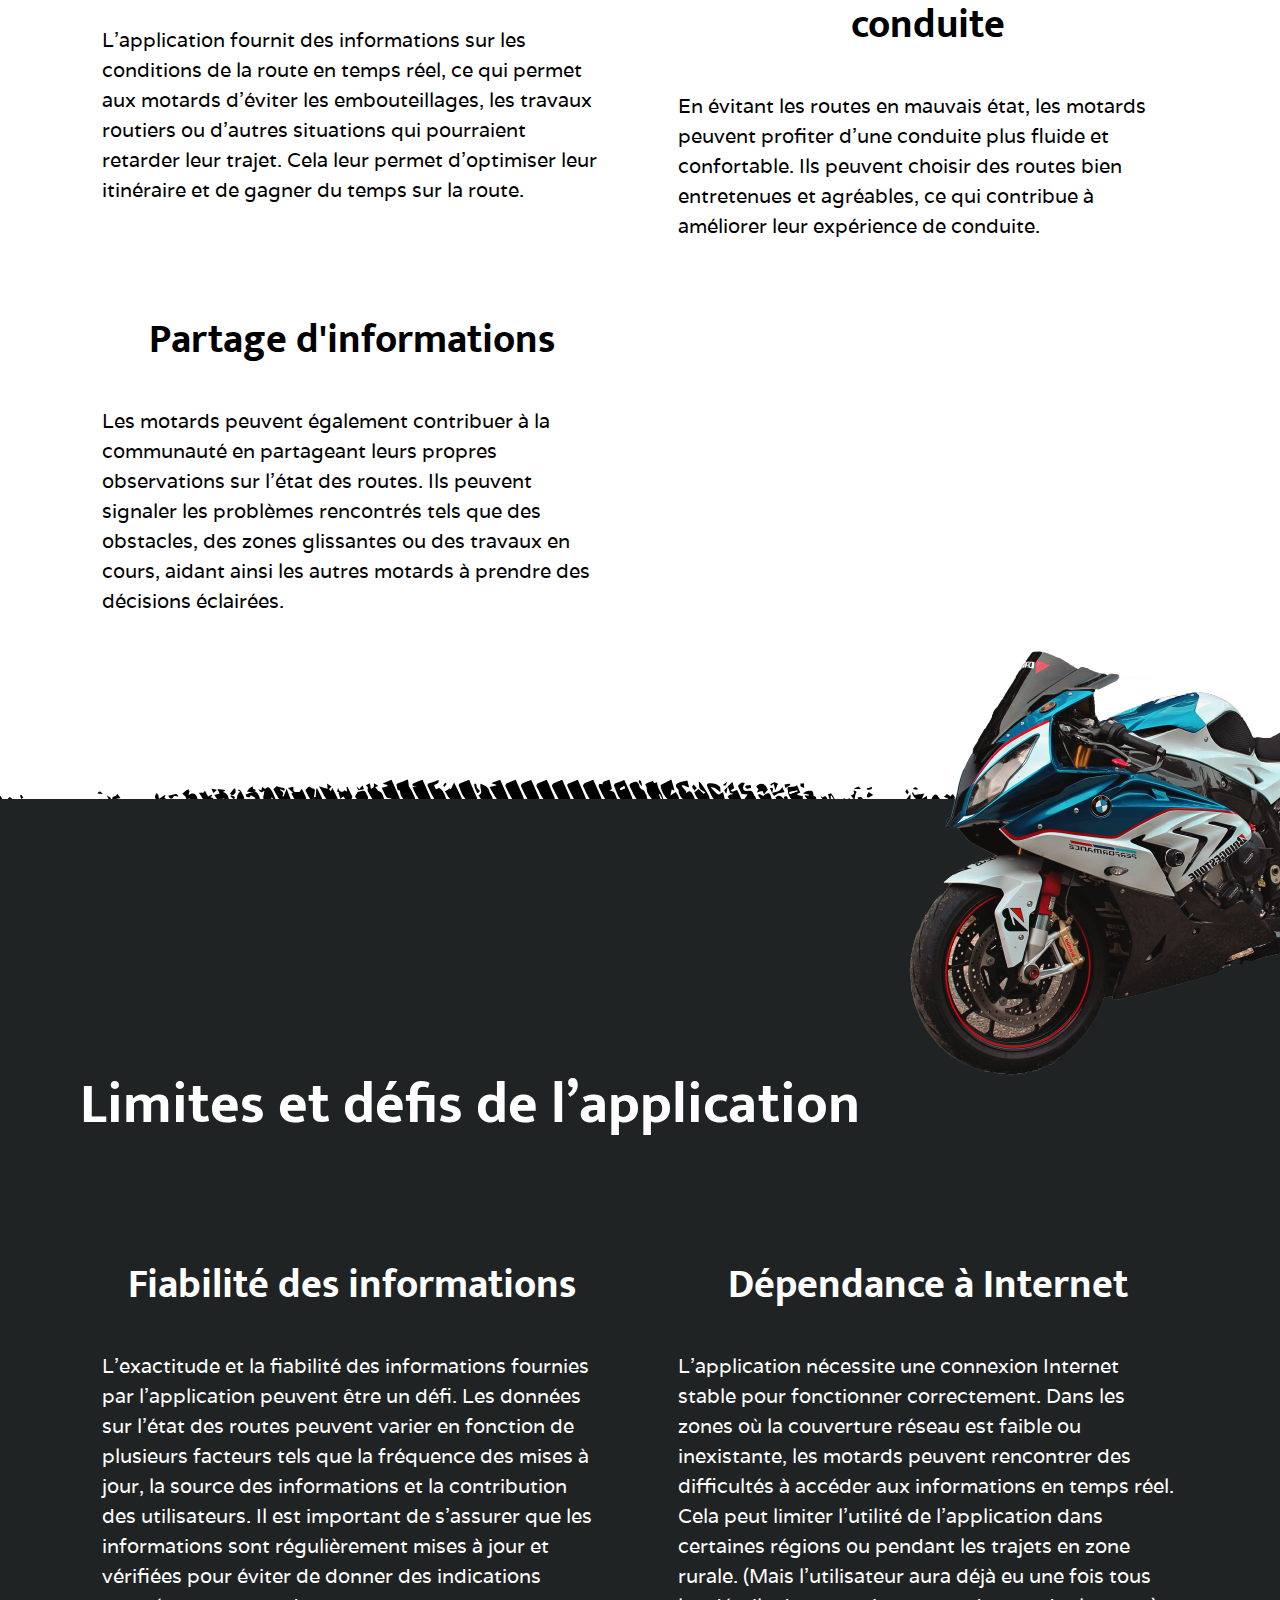
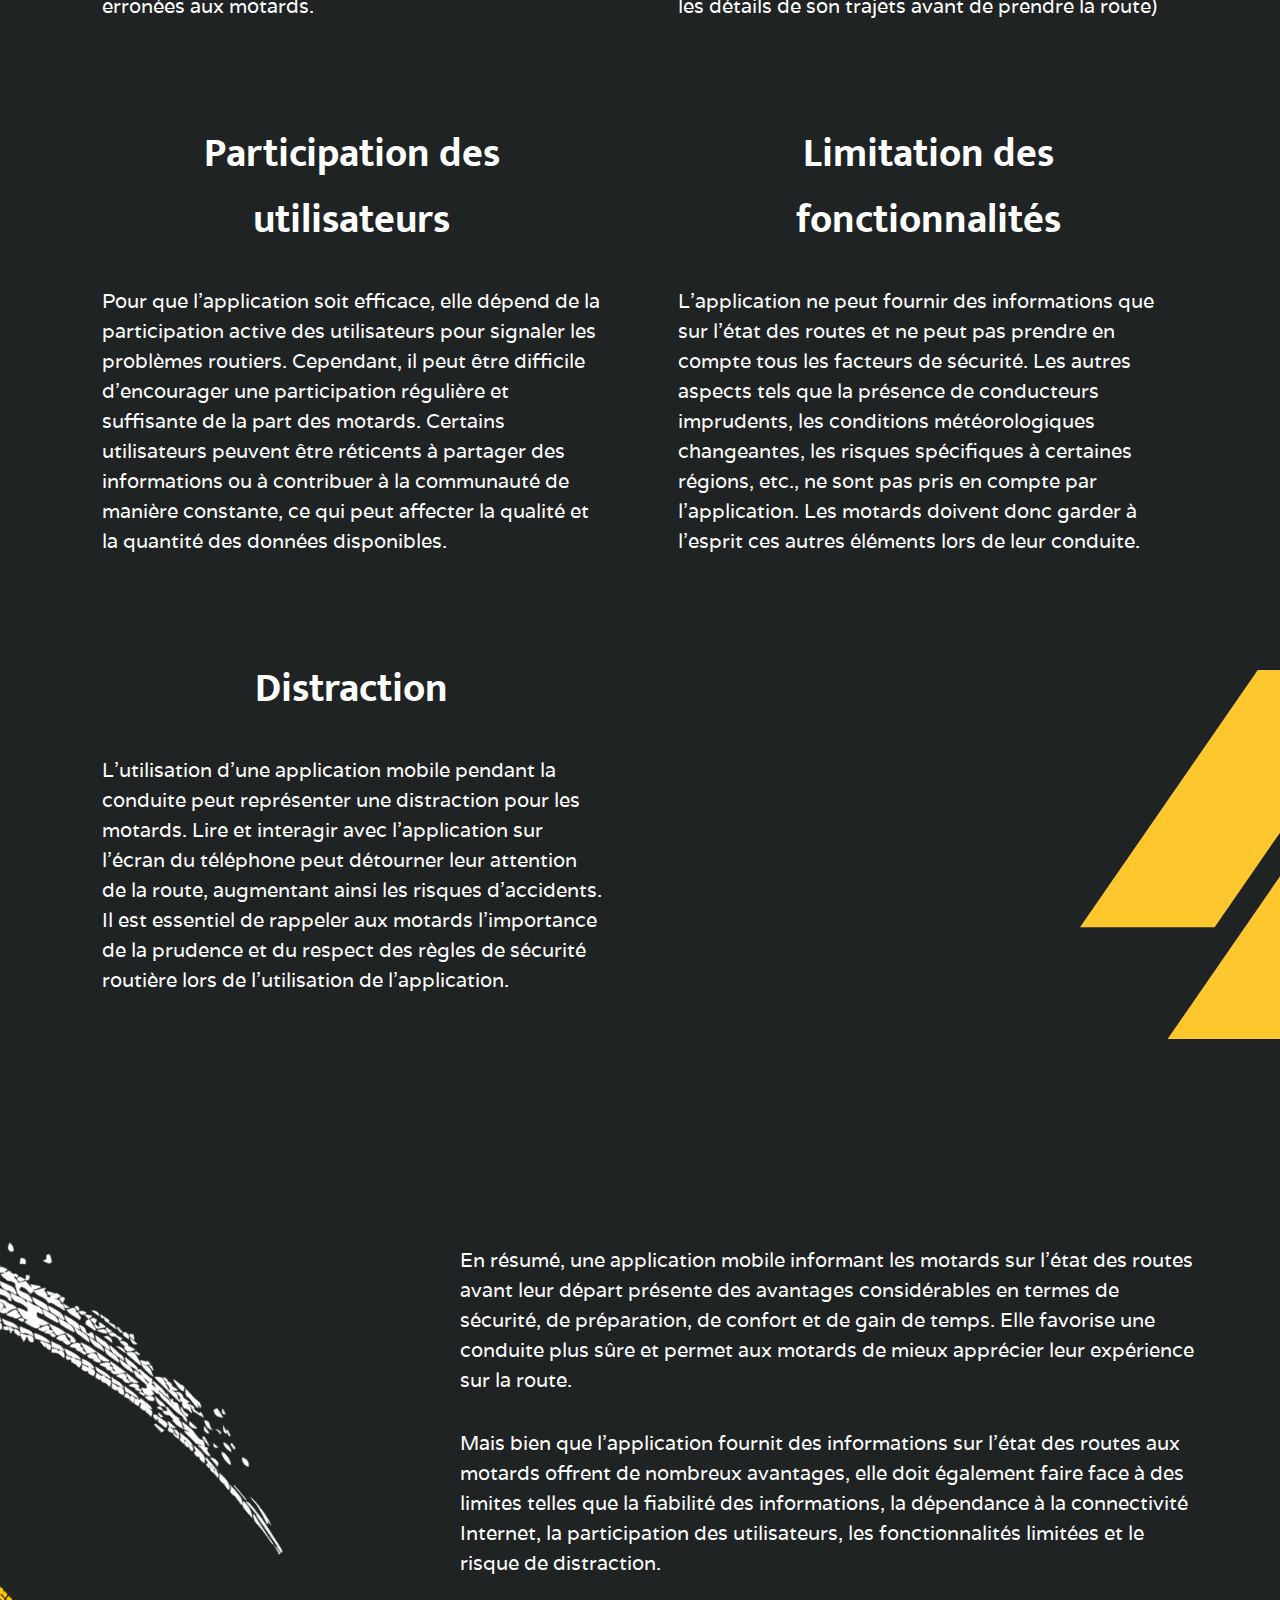
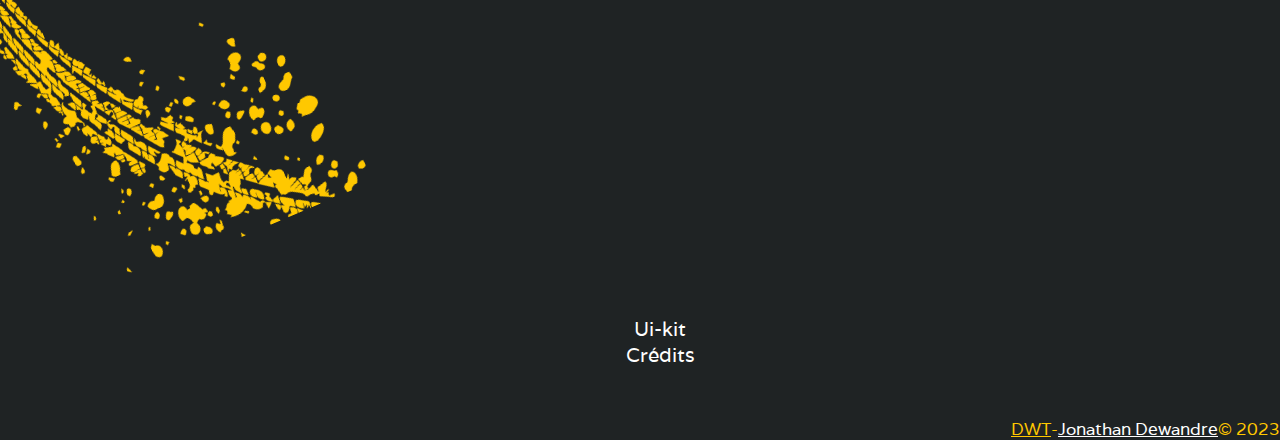
==== commit 1e3af2f1: "modif de mes text" ====
--- a/src/index.html
+++ b/src/index.html
@@ -98,10 +98,10 @@
         dangereux pour les motards, qui peuvent entraîner des accidents graves.</p>
       <p class="interview__text">Ensuite, la négligence de certains automobilistes représente également un grand risque. 
         Beaucoup de conducteurs ne sont pas suffisamment attentifs à leurs angles morts lorsqu’ils effectuent 
-        des changements de direction, ce qui peut conduire à des collisions avec des motards.</p>
+        des changements de direction, ce qui peut conduire à des collisions.</p>
       <p class="interview__text">Ces facteurs combinés créent un environnement dangereux pour les motards, les exposant à un risque accru d’accidents. 
         Il est donc essentiel de sensibiliser à ces problématiques et de prendre des mesures pour améliorer la sécurité routière 
-        pour les motards.</p>
+        pour eux.</p>
     </section>
 
     <section id="app-similaire" class="app-simi">
@@ -186,18 +186,11 @@
           Ils peuvent choisir des routes bien entretenues et agréables, ce qui contribue à améliorer leur expérience de conduite.</p>
         </div>
 
-        <div class="box-avantage">
+        <div class="box-avantage box--center">
           <h3 class="av a5 togg-trigger">Partage d'informations</h3>
           <p class="av a5--text togg-content hidden">Les motards peuvent également contribuer à la communauté en partageant leurs propres observations sur l'état des routes. 
           Ils peuvent signaler les problèmes rencontrés tels que des obstacles, des zones glissantes ou des travaux en cours, 
           aidant ainsi les autres motards à prendre des décisions éclairées.</p>
-        </div>
-
-        <div class="box-avantage">
-          <h3 class="av a6 togg-trigger">Prévention des accidents</h3>
-          <p class="av a6--text togg-content hidden">En fournissant aux motards des informations sur l'état des routes, l'application contribue à réduire les risques 
-          d'accidents. Les motards peuvent éviter les situations dangereuses et être mieux préparés aux conditions de la route, 
-          ce qui améliore globalement la sécurité pour eux-mêmes et les autres usagers de la route.</p>
         </div>
         
       </div>
@@ -244,7 +237,7 @@
           <p class="togg-content hidden">L'application ne peut fournir des informations que sur l'état des routes et ne peut pas prendre en compte tous les facteurs de sécurité. Les autres aspects tels que la présence de conducteurs imprudents, les conditions météorologiques changeantes, les risques spécifiques à certaines régions, etc., ne sont pas pris en compte par l'application. Les motards doivent donc garder à l'esprit ces autres éléments lors de leur conduite.</p>
         </div>
 
-        <div class="box-limite distraction">
+        <div class="box-limite box--center">
           <h3 class="box--title togg-trigger togg-trigger-lim">Distraction</h3>
           <p class="togg-content hidden">L'utilisation d'une application mobile pendant la conduite peut représenter une distraction pour les motards. Lire et interagir avec l'application sur l'écran du téléphone peut détourner leur attention de la route, augmentant ainsi les risques d'accidents. Il est essentiel de rappeler aux motards l'importance de la prudence et du respect des règles de sécurité routière lors de l'utilisation de l'application.</p>
         </div>
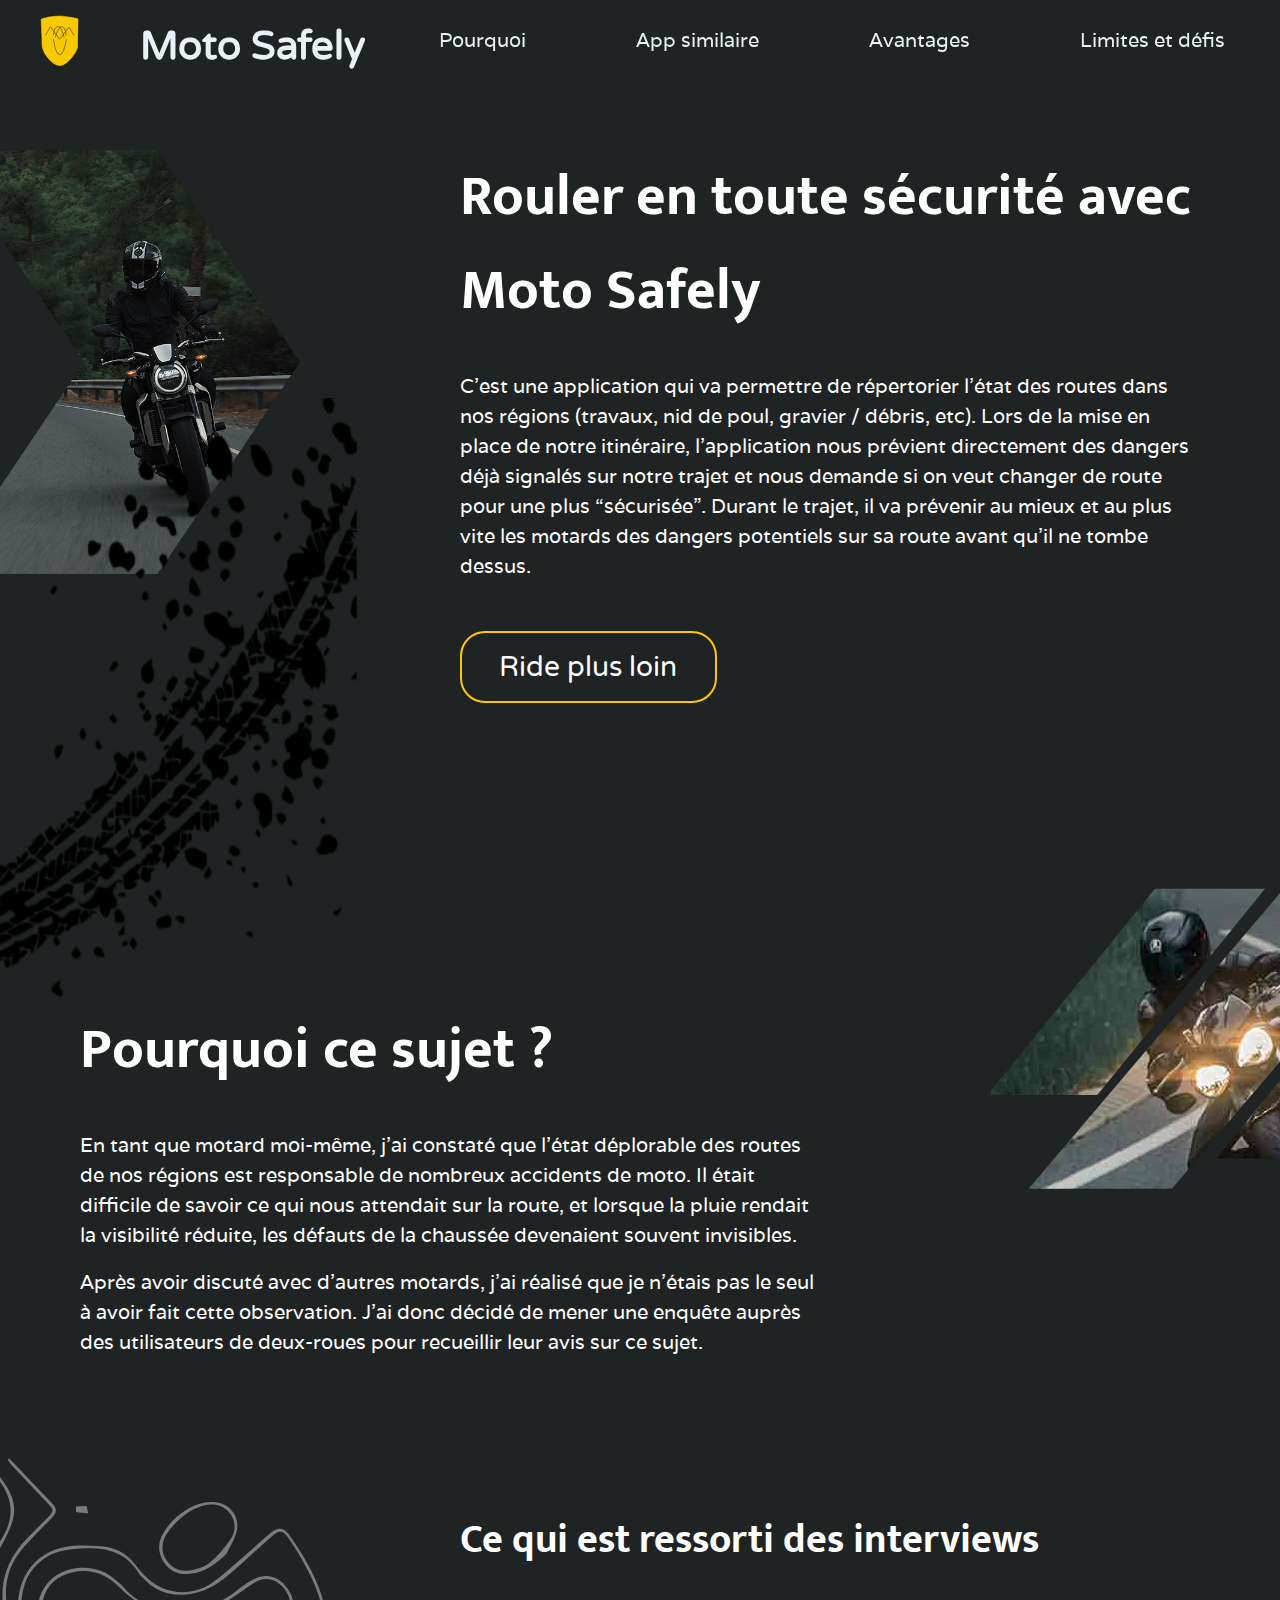
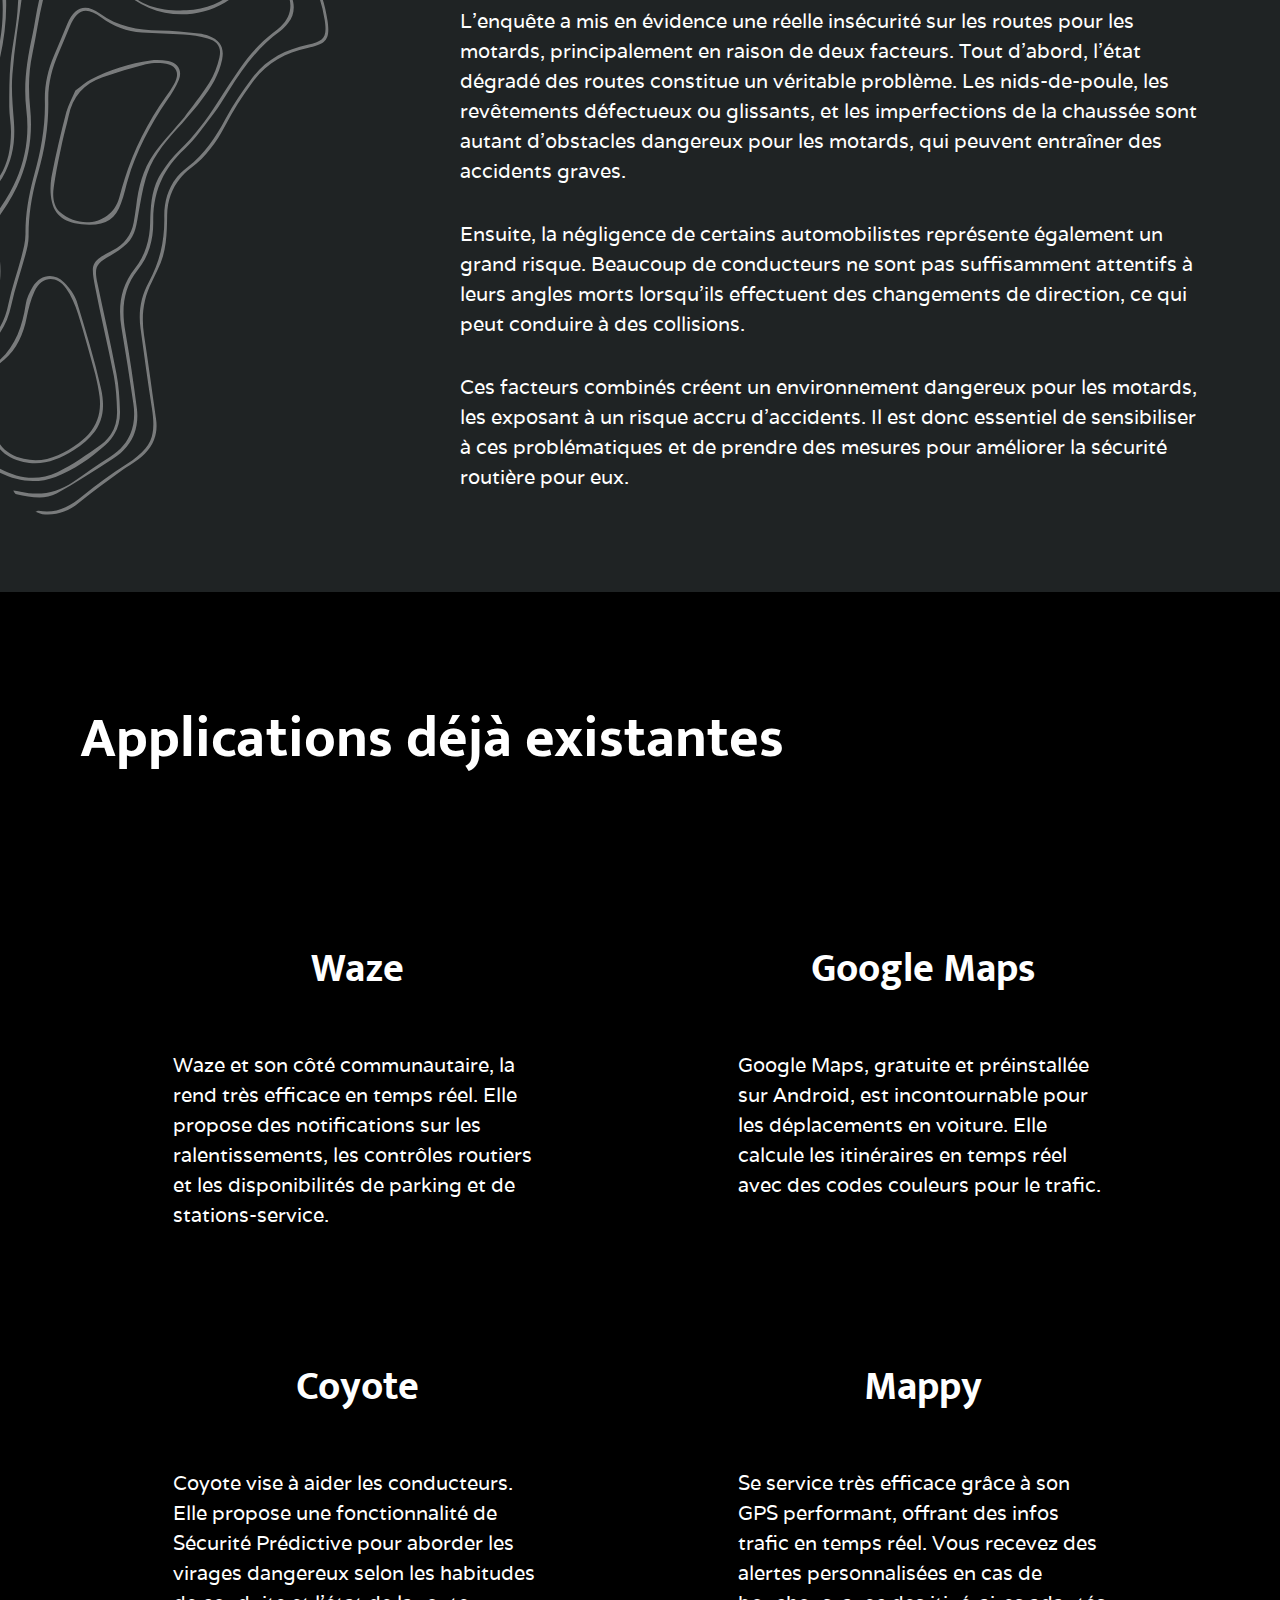
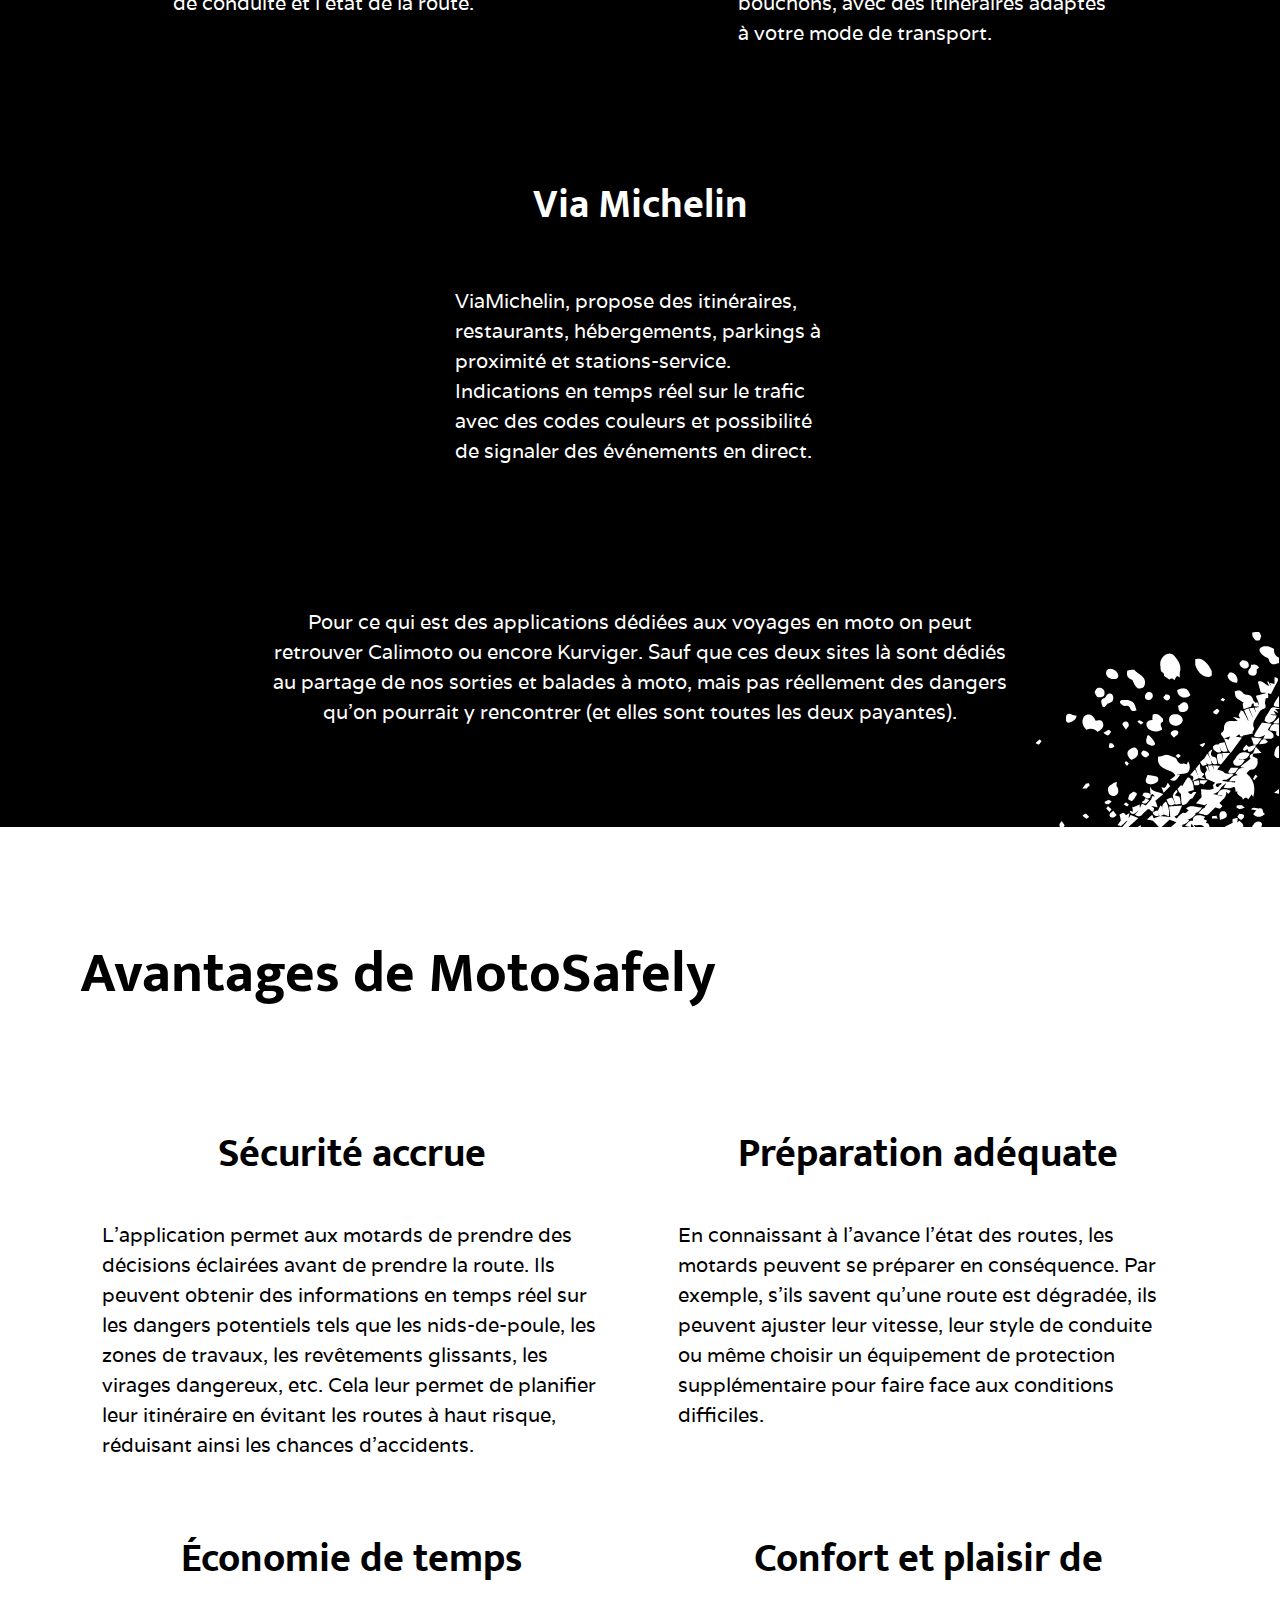
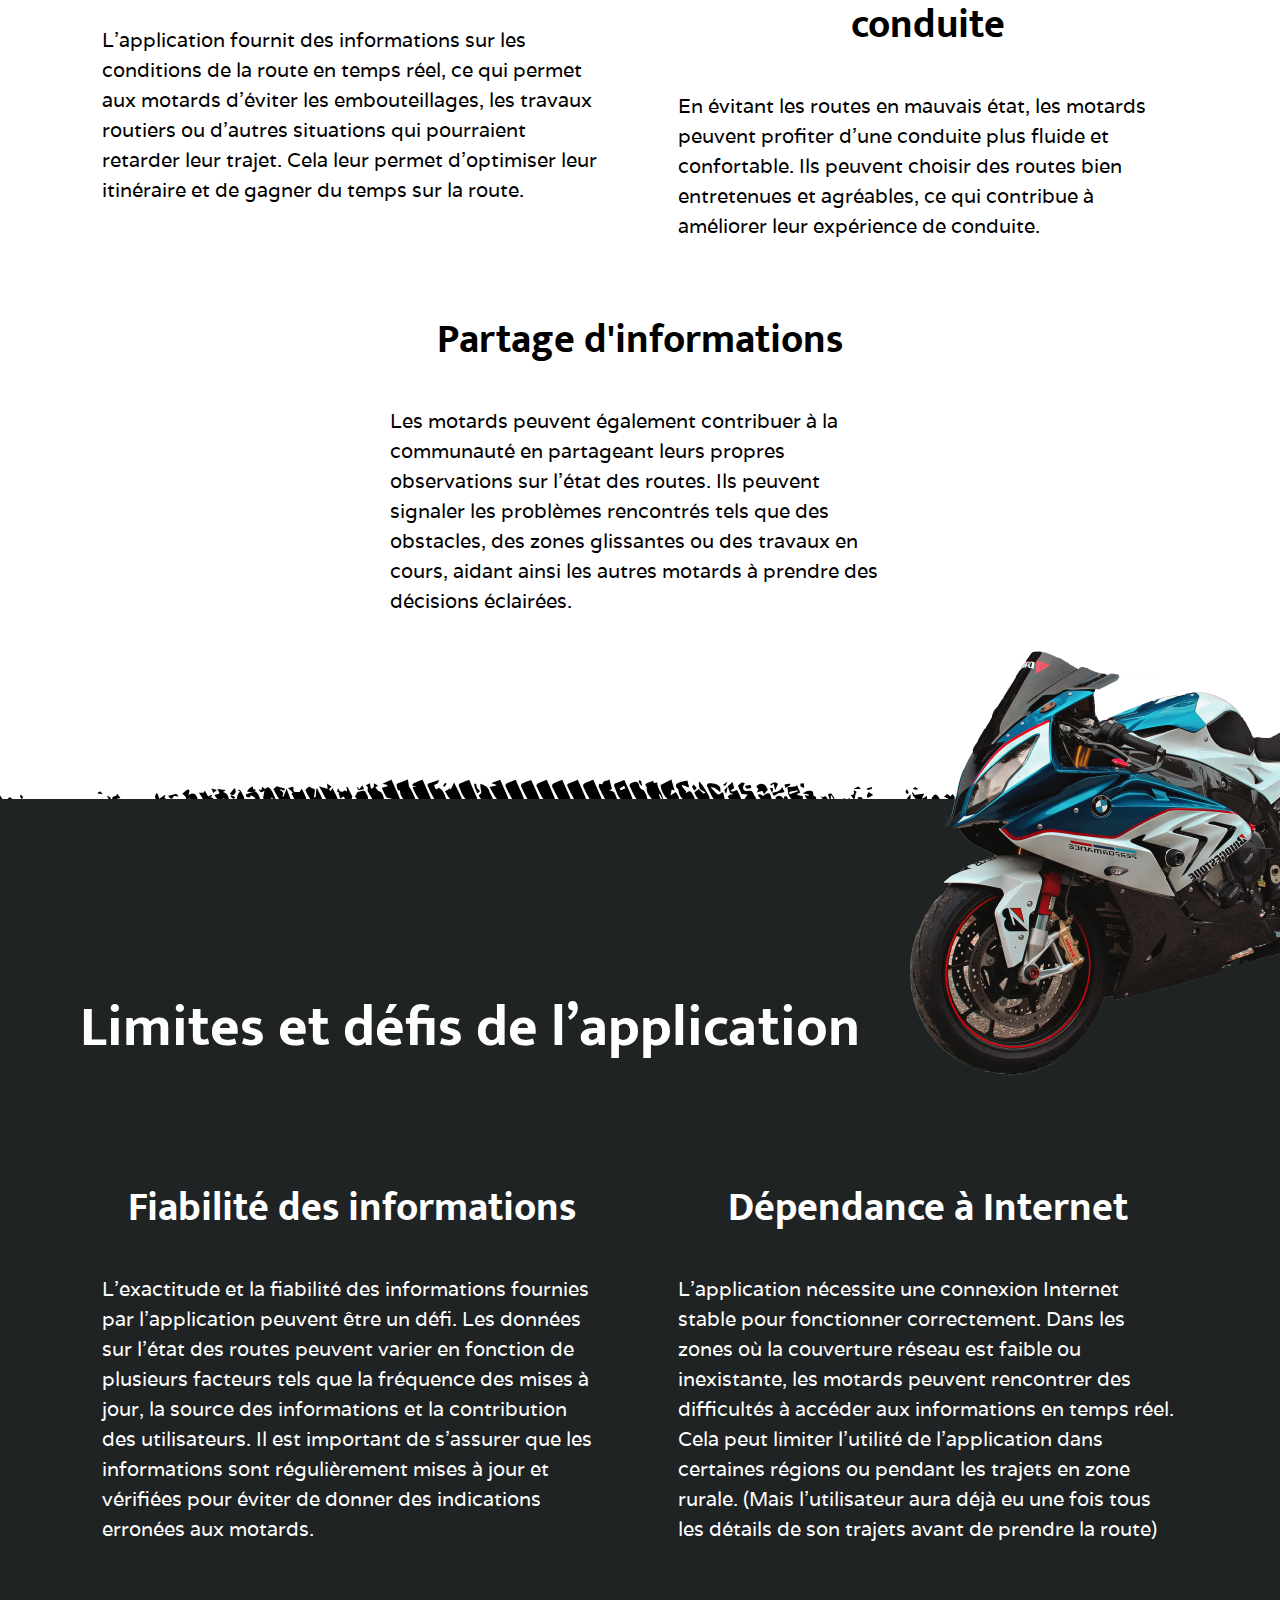
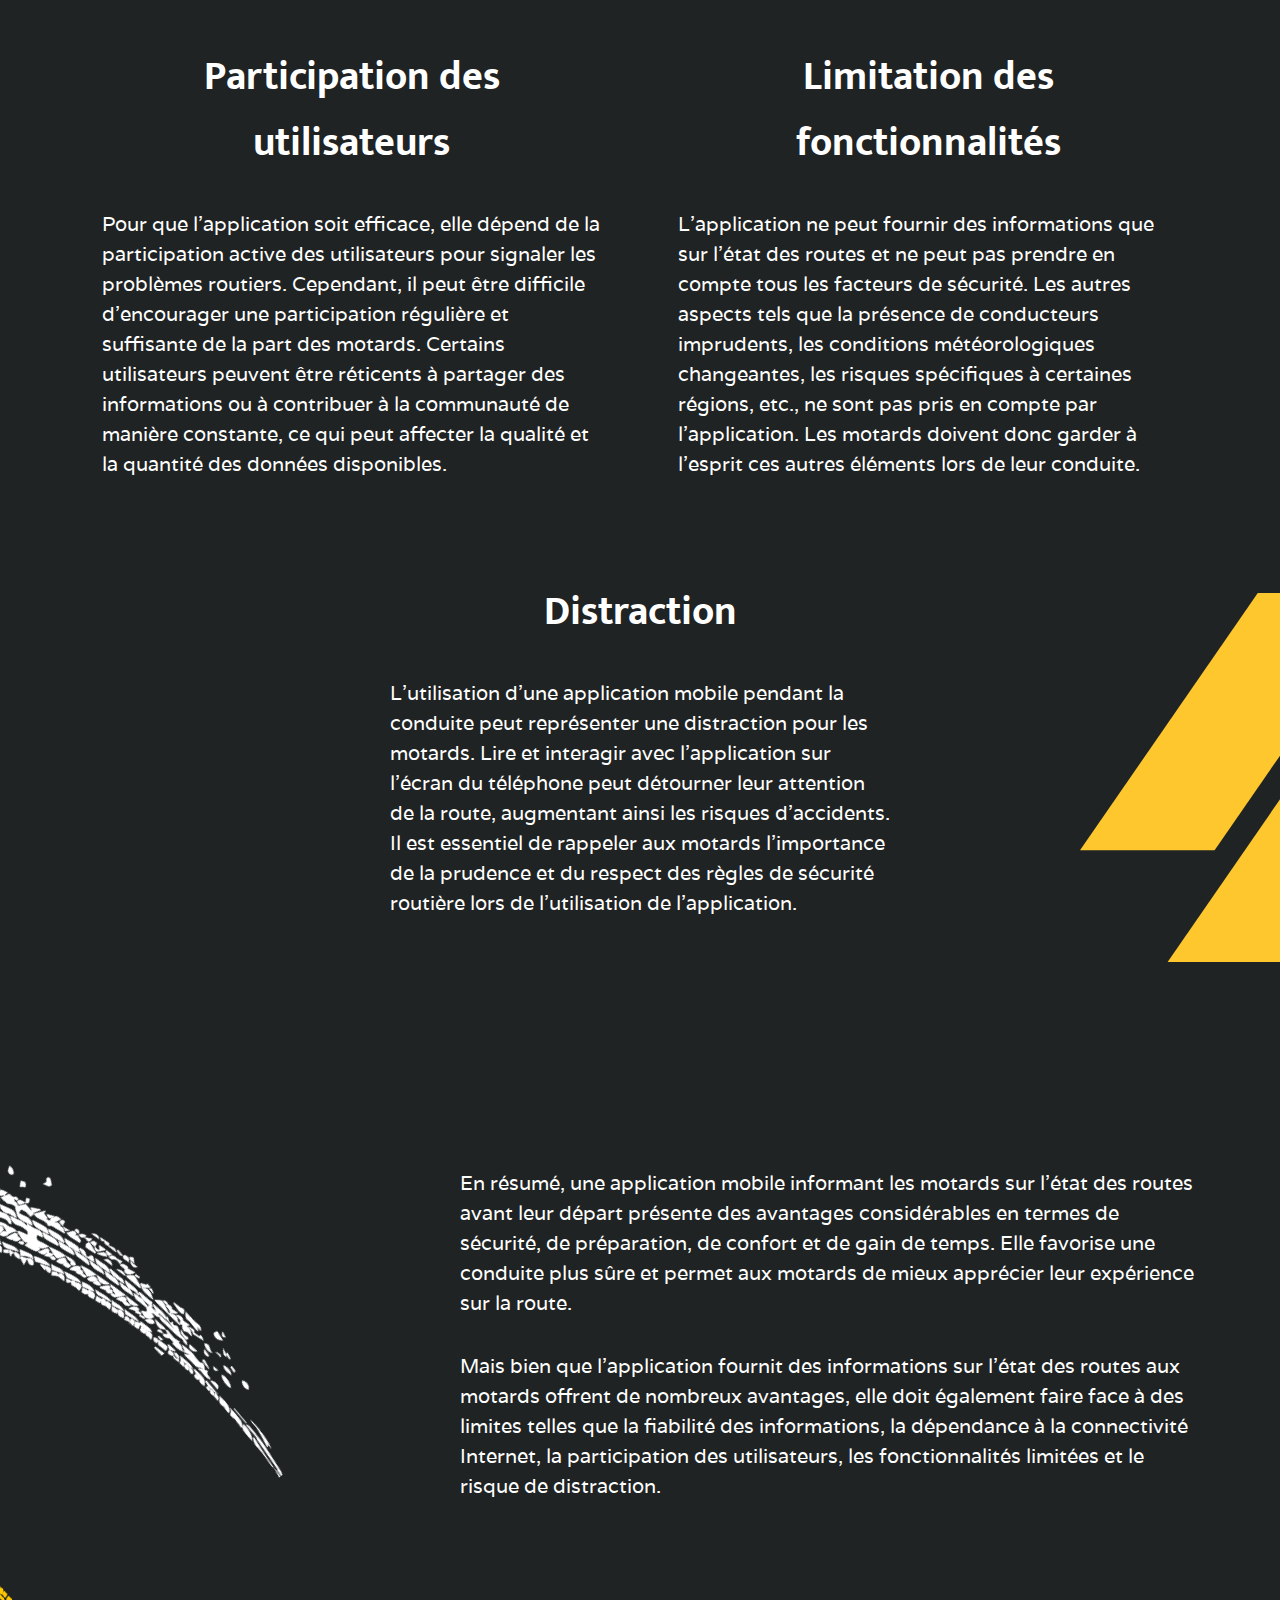
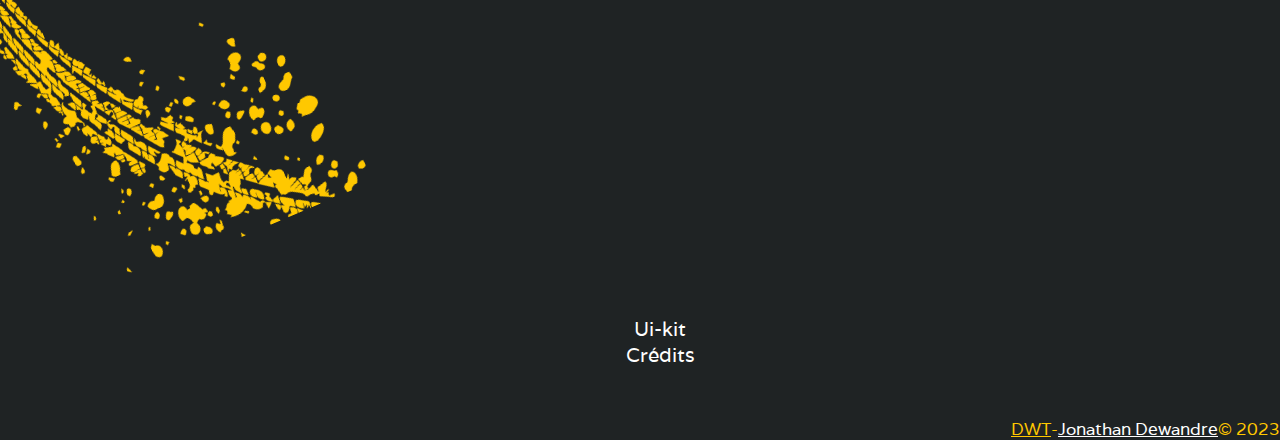
==== commit 2496b20e: "début supp des repetition dans css" ====
--- a/src/index.html
+++ b/src/index.html
@@ -62,9 +62,9 @@
         <img class="intro--img" src="assets/images/img-avantage-fleche.png" srcset="assets/images/img-avantage-fleche@2x.png 2x" alt="Photo d'un motard sur la route dans une courbe, le tout mis dans une forme de flèche">
         <img class="trace" src="assets/images/trace-moto.png" srcset="assets/images/trace-moto@2x.png" alt="trace de pneu de moto de couleur noir">
       
-      <h2 class="intro__titre">Rouler en toute sécurité avec Moto&nbsp;Safely</h2>
-
-      <p class="intro__text">C’est une application qui va permettre de répertorier l’état des routes dans nos régions 
+      <h2 class="intro__titre font-titre">Rouler en toute sécurité avec Moto&nbsp;Safely</h2>
+
+      <p class="text intro__text">C’est une application qui va permettre de répertorier l’état des routes dans nos régions 
         (travaux, nid de poul, gravier / débris, etc). Lors de la mise en place de notre itinéraire, 
         l’application nous prévient directement des dangers déjà signalés sur notre trajet et nous demande 
         si on veut changer de route pour une plus “sécurisée”. Durant&nbsp;le&nbsp;trajet, il va prévenir au mieux et 
@@ -77,75 +77,75 @@
     <section id="pourquoi" class="why">
       <img class="why--img" src="assets/images/photo-moto-modif.png" alt="pilote moto dans un virage et la photo est sous forme de parallélogramme placé sur la droite de l'écran">
 
-      <h2 class="why--title">Pourquoi ce sujet&nbsp;?</h2>
-
-      <p class="why__text">En tant que motard moi-même, j’ai constaté que l’état déplorable des routes de nos régions 
+      <h2 class="why--title font-titre">Pourquoi ce sujet&nbsp;?</h2>
+
+      <p class="text maxW why__text">En tant que motard moi-même, j’ai constaté que l’état déplorable des routes de nos régions 
         est responsable de nombreux accidents de moto. Il était difficile de savoir ce qui nous attendait sur la route, 
         et lorsque la pluie rendait la visibilité réduite, les défauts de la chaussée devenaient souvent invisibles.</p>
     
-      <p class="why__text2">Après avoir discuté avec d’autres motards, j’ai réalisé que je n’étais pas le seul à avoir fait 
+      <p class="maxW why__text w-2">Après avoir discuté avec d’autres motards, j’ai réalisé que je n’étais pas le seul à avoir fait 
         cette observation. J’ai donc décidé de mener une enquête auprès des utilisateurs de deux-roues pour recueillir leur 
         avis sur ce sujet.</p>
     </section>
 
-    <section class="interview">
+    <section class="maxW interview">
       <img class="inter--img" src="assets/images/petit-relief.svg" alt="relief en 2d mis en fond a gauche de l'écran">
-      <h3>Ce qui est ressorti des interviews</h3>
-
-      <p class="interview__text">L’enquête a mis en évidence une réelle insécurité sur les routes pour les motards, 
+      <h3 class="font-titre">Ce qui est ressorti des interviews</h3>
+
+      <p class="text interview__text maxW">L’enquête a mis en évidence une réelle insécurité sur les routes pour les motards, 
         principalement en raison de deux facteurs. Tout d’abord, l’état dégradé des routes constitue un véritable problème. 
         Les nids-de-poule, les revêtements défectueux ou glissants, et les imperfections de la chaussée sont autant d’obstacles 
         dangereux pour les motards, qui peuvent entraîner des accidents graves.</p>
-      <p class="interview__text">Ensuite, la négligence de certains automobilistes représente également un grand risque. 
+      <p class="text interview__text maxW">Ensuite, la négligence de certains automobilistes représente également un grand risque. 
         Beaucoup de conducteurs ne sont pas suffisamment attentifs à leurs angles morts lorsqu’ils effectuent 
         des changements de direction, ce qui peut conduire à des collisions.</p>
-      <p class="interview__text">Ces facteurs combinés créent un environnement dangereux pour les motards, les exposant à un risque accru d’accidents. 
+      <p class="text interview__text maxW">Ces facteurs combinés créent un environnement dangereux pour les motards, les exposant à un risque accru d’accidents. 
         Il est donc essentiel de sensibiliser à ces problématiques et de prendre des mesures pour améliorer la sécurité routière 
         pour eux.</p>
     </section>
 
     <section id="app-similaire" class="app-simi">
  
-      <h2 class="concu">Applications déjà existantes</h2>
+      <h2 class="concu font-titre">Applications déjà existantes</h2>
 
       <div class="concu__ensemble">
         <div class="box concu__waze">
-          <h3 class="concu--titre togg-trigger togg-trigger-concu">Waze</h3>
+          <h3 class="concu--titre font-titre togg-trigger togg-trigger-concu">Waze</h3>
           <div class="concu__text togg-content hidden">
            <p>Waze et son côté communautaire, la rend très efficace en temps réel. Elle propose des notifications sur les ralentissements, les contrôles routiers et les disponibilités de parking et de stations-service.</p>
           </div>
         </div>
 
         <div class="box concu__google">
-          <h3 class="concu--titre togg-trigger togg-trigger-concu">Google Maps</h3>
+          <h3 class="concu--titre font-titre togg-trigger togg-trigger-concu">Google Maps</h3>
           <div class="concu__text togg-content hidden">
             <p>Google Maps, gratuite et préinstallée sur Android, est incontournable pour les déplacements en voiture. Elle calcule les itinéraires en temps réel avec des codes couleurs pour le trafic.</p>
           </div>
         </div>
 
         <div class="box concu__coyote">
-          <h3 class="concu--titre togg-trigger togg-trigger-concu">Coyote</h3>
+          <h3 class="concu--titre font-titre togg-trigger togg-trigger-concu">Coyote</h3>
           <div class="concu__text togg-content hidden">
            <p>Coyote vise à aider les conducteurs. Elle propose une fonctionnalité de Sécurité Prédictive pour aborder les virages dangereux selon les habitudes de conduite et l'état de la route.</p>
           </div>
         </div>
 
         <div class="box concu__mappy">
-          <h3 class="concu--titre togg-trigger togg-trigger-concu">Mappy</h3>
+          <h3 class="concu--titre font-titre togg-trigger togg-trigger-concu">Mappy</h3>
           <div class="concu__text togg-content hidden">
            <p> Se service très efficace grâce à son GPS performant, offrant des infos trafic en temps réel. Vous recevez des alertes personnalisées en cas de bouchons, avec des itinéraires adaptés à votre mode de transport.</p>
           </div>
         </div>
 
         <div class="box concu__michelin">
-          <h3 class="concu--titre togg-trigger togg-trigger-concu">Via Michelin</h3>
+          <h3 class="concu--titre font-titre togg-trigger togg-trigger-concu">Via Michelin</h3>
           <div class="concu__text togg-content hidden">
             <p>ViaMichelin, propose des itinéraires, restaurants, hébergements, parkings à proximité et stations-service. Indications en temps réel sur le trafic avec des codes couleurs et possibilité de signaler des événements en direct.
             </p>
           </div>
         </div>
       </div>
-      <p class="concu-simi">Pour ce qui est des applications dédiées aux voyages en moto on peut retrouver Calimoto 
+      <p class="maxW concu-simi">Pour ce qui est des applications dédiées aux voyages en moto on peut retrouver Calimoto 
         ou encore Kurviger. Sauf que ces deux sites là sont dédiés au partage de nos sorties et balades à moto, 
         mais pas réellement des dangers qu’on pourrait y rencontrer (et elles sont toutes les deux payantes).
       </p>
@@ -154,12 +154,12 @@
     </section>
 
     <section id="avantages" class="avantage">
-      <h2 class="avantage__title"> Avantages de MotoSafely</h2>
+      <h2 class="avantage__title font-titre"> Avantages de MotoSafely</h2>
 
       <div class="avantage-grid">
 
         <div class="box-avantage">
-          <h3 class="av a1 togg-trigger">Sécurité accrue</h3>
+          <h3 class="av a1 font-titre togg-trigger">Sécurité accrue</h3>
           <p class="av a1--text togg-content hidden">L'application permet aux motards de prendre des décisions éclairées avant de prendre la route. 
             Ils peuvent obtenir des informations en temps réel sur les dangers potentiels tels que les nids-de-poule, 
             les zones de travaux, les revêtements glissants, les virages dangereux, etc. Cela leur permet de planifier 
@@ -167,27 +167,27 @@
         </div>
 
         <div class="box-avantage">
-          <h3 class="av a2 togg-trigger">Préparation adéquate</h3>
+          <h3 class="av a2 font-titre togg-trigger">Préparation adéquate</h3>
           <p class="av a2--text togg-content hidden">En connaissant à l'avance l'état des routes, les motards peuvent se préparer en conséquence. Par exemple, 
             s'ils savent qu'une route est dégradée, ils peuvent ajuster leur vitesse, leur style de conduite ou même choisir 
             un équipement de protection supplémentaire pour faire face aux conditions difficiles.</p>
         </div>
 
         <div class="box-avantage">
-          <h3 class="av a3 togg-trigger">Économie de temps</h3>
+          <h3 class="av a3 font-titre togg-trigger">Économie de temps</h3>
           <p class="av a3--text togg-content hidden">L'application fournit des informations sur les conditions de la route en temps réel, 
             ce qui permet aux motards d'éviter les embouteillages, les travaux routiers ou d'autres situations 
             qui pourraient retarder leur trajet. Cela leur permet d'optimiser leur itinéraire et de gagner du temps sur la route.</p>
         </div>
 
         <div class="box-avantage">
-          <h3 class="av a4 togg-trigger">Confort et plaisir de conduite</h3>
+          <h3 class="av a4 font-titre togg-trigger">Confort et plaisir de conduite</h3>
           <p class="av a4--text togg-content hidden">En évitant les routes en mauvais état, les motards peuvent profiter d'une conduite plus fluide et confortable. 
           Ils peuvent choisir des routes bien entretenues et agréables, ce qui contribue à améliorer leur expérience de conduite.</p>
         </div>
 
         <div class="box-avantage box--center">
-          <h3 class="av a5 togg-trigger">Partage d'informations</h3>
+          <h3 class="av a5 font-titre togg-trigger">Partage d'informations</h3>
           <p class="av a5--text togg-content hidden">Les motards peuvent également contribuer à la communauté en partageant leurs propres observations sur l'état des routes. 
           Ils peuvent signaler les problèmes rencontrés tels que des obstacles, des zones glissantes ou des travaux en cours, 
           aidant ainsi les autres motards à prendre des décisions éclairées.</p>
@@ -204,12 +204,12 @@
 
     <section id="limite-et-defis" class="limite">
 
-      <h2 class="limite__title">Limites et défis de l’application</h2>
+      <h2 class="limite__title font-titre">Limites et défis de l’application</h2>
 
       <div class="limite-grid">
 
         <div class="box-limite">
-          <h3 class="box--title togg-trigger togg-trigger-lim">Fiabilité des informations</h3>
+          <h3 class="box--title font-titre togg-trigger togg-trigger-lim">Fiabilité des informations</h3>
           <p class="togg-content hidden">L'exactitude et la fiabilité des informations fournies par l'application peuvent être un défi. 
             Les données sur l'état des routes peuvent varier en fonction de plusieurs facteurs tels que la fréquence 
             des mises à jour, la source des informations et la contribution des utilisateurs. Il est important de s'assurer que 
@@ -218,7 +218,7 @@
         </div>
   
         <div class="box-limite">
-          <h3 class="box--title togg-trigger togg-trigger-lim">Dépendance à Internet</h3>
+          <h3 class="box--title font-titre togg-trigger togg-trigger-lim">Dépendance à Internet</h3>
           <p class="togg-content hidden">L'application nécessite une connexion Internet stable pour fonctionner correctement. 
             Dans les zones où la couverture réseau est faible ou inexistante, les motards peuvent rencontrer 
             des difficultés à accéder aux informations en temps réel. Cela peut limiter l'utilité de l'application 
@@ -228,25 +228,25 @@
         </div>
   
         <div class="box-limite">
-          <h3 class="box--title togg-trigger togg-trigger-lim">Participation des utilisateurs</h3>
+          <h3 class="box--title font-titre togg-trigger togg-trigger-lim">Participation des utilisateurs</h3>
           <p class="togg-content hidden">Pour que l'application soit efficace, elle dépend de la participation active des utilisateurs pour signaler les problèmes routiers. Cependant, il peut être difficile d'encourager une participation régulière et suffisante de la part des motards. Certains utilisateurs peuvent être réticents à partager des informations ou à contribuer à la communauté de manière constante, ce qui peut affecter la qualité et la quantité des données disponibles.</p>
         </div>
 
         <div class="box-limite">
-          <h3 class="box--title togg-trigger togg-trigger-lim">Limitation des fonctionnalités</h3>
+          <h3 class="box--title font-titre togg-trigger togg-trigger-lim">Limitation des fonctionnalités</h3>
           <p class="togg-content hidden">L'application ne peut fournir des informations que sur l'état des routes et ne peut pas prendre en compte tous les facteurs de sécurité. Les autres aspects tels que la présence de conducteurs imprudents, les conditions météorologiques changeantes, les risques spécifiques à certaines régions, etc., ne sont pas pris en compte par l'application. Les motards doivent donc garder à l'esprit ces autres éléments lors de leur conduite.</p>
         </div>
 
         <div class="box-limite box--center">
-          <h3 class="box--title togg-trigger togg-trigger-lim">Distraction</h3>
+          <h3 class="box--title font-titre togg-trigger togg-trigger-lim">Distraction</h3>
           <p class="togg-content hidden">L'utilisation d'une application mobile pendant la conduite peut représenter une distraction pour les motards. Lire et interagir avec l'application sur l'écran du téléphone peut détourner leur attention de la route, augmentant ainsi les risques d'accidents. Il est essentiel de rappeler aux motards l'importance de la prudence et du respect des règles de sécurité routière lors de l'utilisation de l'application.</p>
         </div>
       </div>
 
       <img class="forme" src="assets/images/forme-resume.svg" alt="">
 
-      <p class="resume">En résumé, une application mobile informant les motards sur l'état des routes avant leur départ présente des avantages considérables en termes de sécurité, de préparation, de confort et de gain de temps. Elle favorise une conduite plus sûre et permet aux motards de mieux apprécier leur expérience sur la route.</p>
-      <p class="resume__2">
+      <p class="maxW resume">En résumé, une application mobile informant les motards sur l'état des routes avant leur départ présente des avantages considérables en termes de sécurité, de préparation, de confort et de gain de temps. Elle favorise une conduite plus sûre et permet aux motards de mieux apprécier leur expérience sur la route.</p>
+      <p class="maxW text resume">
       Mais bien que l’application fournit des informations sur l'état des routes aux motards offrent de nombreux avantages, elle doit également faire face à des limites telles que la fiabilité des informations, la dépendance à la connectivité Internet, la participation des utilisateurs, les fonctionnalités limitées et le risque de distraction.
       </p>
       
--- a/src/styles/app.css
+++ b/src/styles/app.css
@@ -94,9 +94,6 @@
   max-width: 740px;
   margin-left: auto;
   margin-right: 80px;
-}
-.intro__text {
-  margin-top: 33px;
 }
 .intro--img {
   max-width: 715px;
@@ -370,7 +367,6 @@
 .concu__text {
   width: 500px;
   height: 225px;
-  overflow: auto;
   padding: 33px;
 }
 .concu__ensemble {
@@ -413,8 +409,6 @@
   border-radius: 20px;
 }
 .concu-simi {
-  max-width: 740px;
-  min-width: 55ch;
   padding-top: 100px;
   text-align: center;
   position: relative;
@@ -452,9 +446,6 @@
     width: 295px;
     height: 188px;
   }
-  .concu-simi {
-    max-width: 625px;
-  }
   .trace-white {
     width: 450px;
   }
@@ -485,27 +476,18 @@
   }
   .concu__text {
     width: 232px;
-    height: 89px;
-    padding: 35px;
+    height: 220px;
     margin: 0 auto;
+    padding: 33px 0;
   }
   .concu-simi {
-    max-width: 344px;
-    min-width: 0;
     text-align: start;
   }
 }
 .interview {
-  max-width: 740px;
-  min-width: 55ch;
   margin-left: auto;
   margin-top: 150px;
   margin-right: 80px;
-}
-.interview__text {
-  margin-top: 33px;
-  max-width: 740px;
-  min-width: 55ch;
 }
 
 .inter--img {
@@ -518,7 +500,6 @@
 
 @media (max-width: 1100px) {
   .interview {
-    max-width: 480px;
     margin-right: 40px;
   }
   .inter--img {
@@ -528,13 +509,11 @@
 }
 @media (max-width: 600px) {
   .interview {
-    max-width: 480px;
     min-width: 0;
     margin-top: 100px;
     margin-left: 40px;
   }
   .interview__text {
-    max-width: 310px;
     min-width: 0;
   }
   .inter--img {
@@ -560,14 +539,8 @@
   position: absolute;
   right: -150px;
 }
-.why__text {
-  max-width: 740px;
-  margin-top: 33px;
-  color: #E9F1F7;
-}
-.why__text2 {
-  max-width: 740px;
-  color: #E9F1F7;
+
+.w-2 {
   margin-top: 17px;
 }
 
@@ -580,9 +553,6 @@
   .why {
     margin-left: 40px;
     margin-top: 100px;
-  }
-  .why__text {
-    max-width: 480px;
   }
   .why--img {
     width: 420px;
@@ -610,12 +580,6 @@
     opacity: 40%;
   }
   .why__text {
-    max-width: 310px;
-    margin-top: 33px;
-    margin-right: 40px;
-  }
-  .why__text2 {
-    max-width: 310px;
     margin-right: 40px;
   }
 }
@@ -711,7 +675,7 @@
 .limite {
   position: relative;
   overflow: hidden;
-  top: -333px;
+  top: -410px;
   padding-top: 150px;
   margin-bottom: -332px;
 }
@@ -733,7 +697,7 @@
   padding-bottom: 100px;
 }
 
-.distraction {
+.box--center {
   grid-column: 1/3;
 }
 
@@ -748,17 +712,8 @@
 }
 
 .resume {
-  max-width: 740px;
-  min-width: 55ch;
   margin-left: auto;
   margin-top: 150px;
-  margin-right: 80px;
-}
-.resume__2 {
-  max-width: 740px;
-  min-width: 55ch;
-  margin-left: auto;
-  margin-top: 33px;
   margin-right: 80px;
 }
 
@@ -825,17 +780,8 @@
     padding-bottom: 100px;
   }
   .resume {
-    max-width: 500px;
-    min-width: 50ch;
     margin-left: auto;
     margin-top: 50px;
-    margin-right: 80px;
-  }
-  .resume__2 {
-    max-width: 500px;
-    min-width: 50ch;
-    margin-left: auto;
-    margin-top: 33px;
     margin-right: 80px;
   }
   .forme {
@@ -881,29 +827,12 @@
     display: flex;
     flex-direction: column;
   }
-  .l1, .l2, .l3, .l4, .l5 {
-    display: none;
-  }
-  .toggl1, .toggl2, .toggl3, .toggl4, .toggl5 {
-    border: 1px solid white;
-    padding: 7px;
-    border-radius: 12px;
-  }
   .forme {
     right: -184px;
     max-width: 266px;
     top: 62%;
   }
   .resume {
-    max-width: 376px;
-    min-width: 0;
-    margin-left: 40px;
-    margin-top: 50px;
-    margin-right: 40px;
-  }
-  .resume__2 {
-    max-width: 376px;
-    min-width: 0;
     margin-left: 40px;
     margin-top: 50px;
     margin-right: 40px;
@@ -1129,15 +1058,17 @@
   font-size: 20px;
 }
 
+.font-titre {
+  font-family: "Mukta Vaani", sans-serif;
+}
+
 h2 {
-  font-family: "Mukta Vaani", sans-serif;
   font-size: 57px;
   font-weight: bold;
   color: white;
 }
 
 h3 {
-  font-family: "Mukta Vaani", sans-serif;
   font-size: 40px;
   font-weight: bold;
   color: white;
@@ -1148,6 +1079,15 @@
   color: white;
 }
 
+.text {
+  margin-top: 33px;
+}
+
+.maxW {
+  max-width: 740px;
+  min-width: 55ch;
+}
+
 @media (max-width: 1100px) {
   body {
     font-size: 16px;
@@ -1160,6 +1100,9 @@
   }
   p {
     line-height: 26px;
+  }
+  .maxW {
+    max-width: 480px;
   }
 }
 @media (max-width: 600px) {
@@ -1179,4 +1122,8 @@
   p {
     line-height: 27px;
   }
+  .maxW {
+    max-width: 344px;
+    min-width: 0;
+  }
 }/*# sourceMappingURL=app.css.map */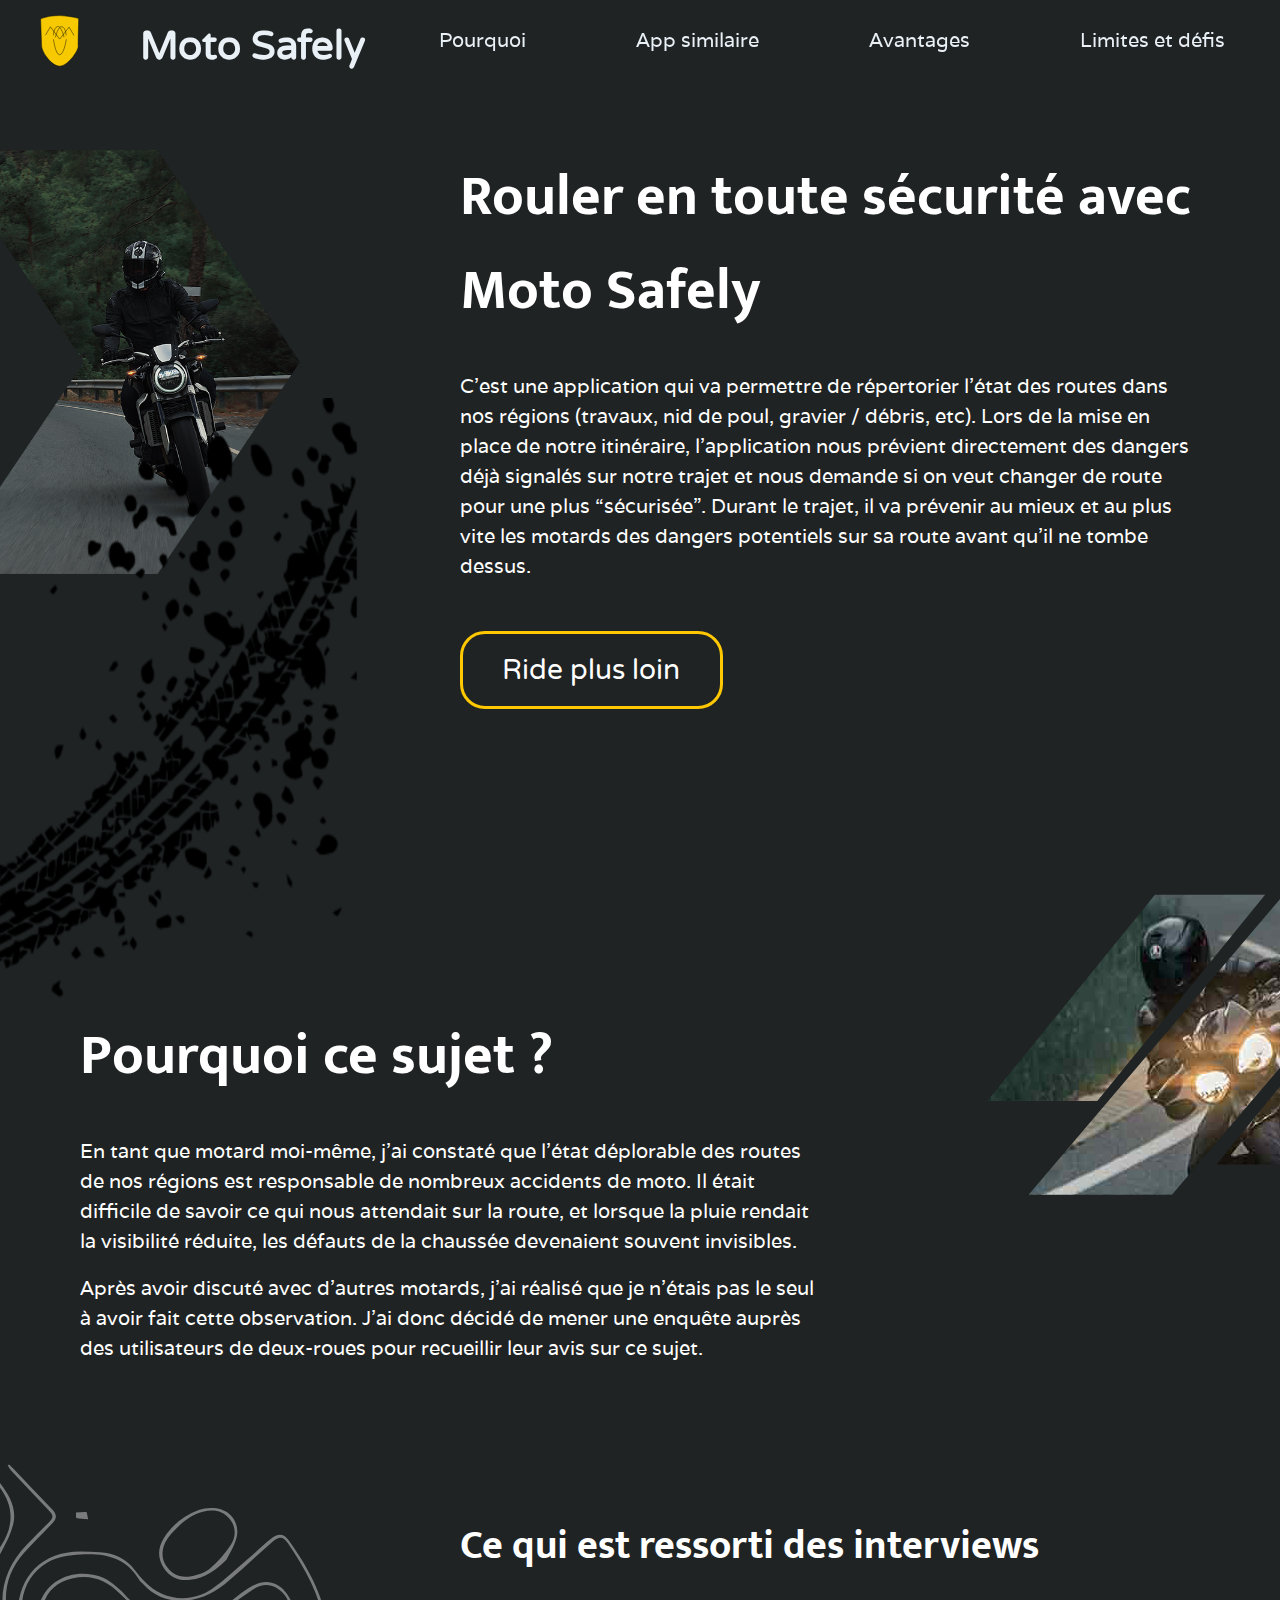
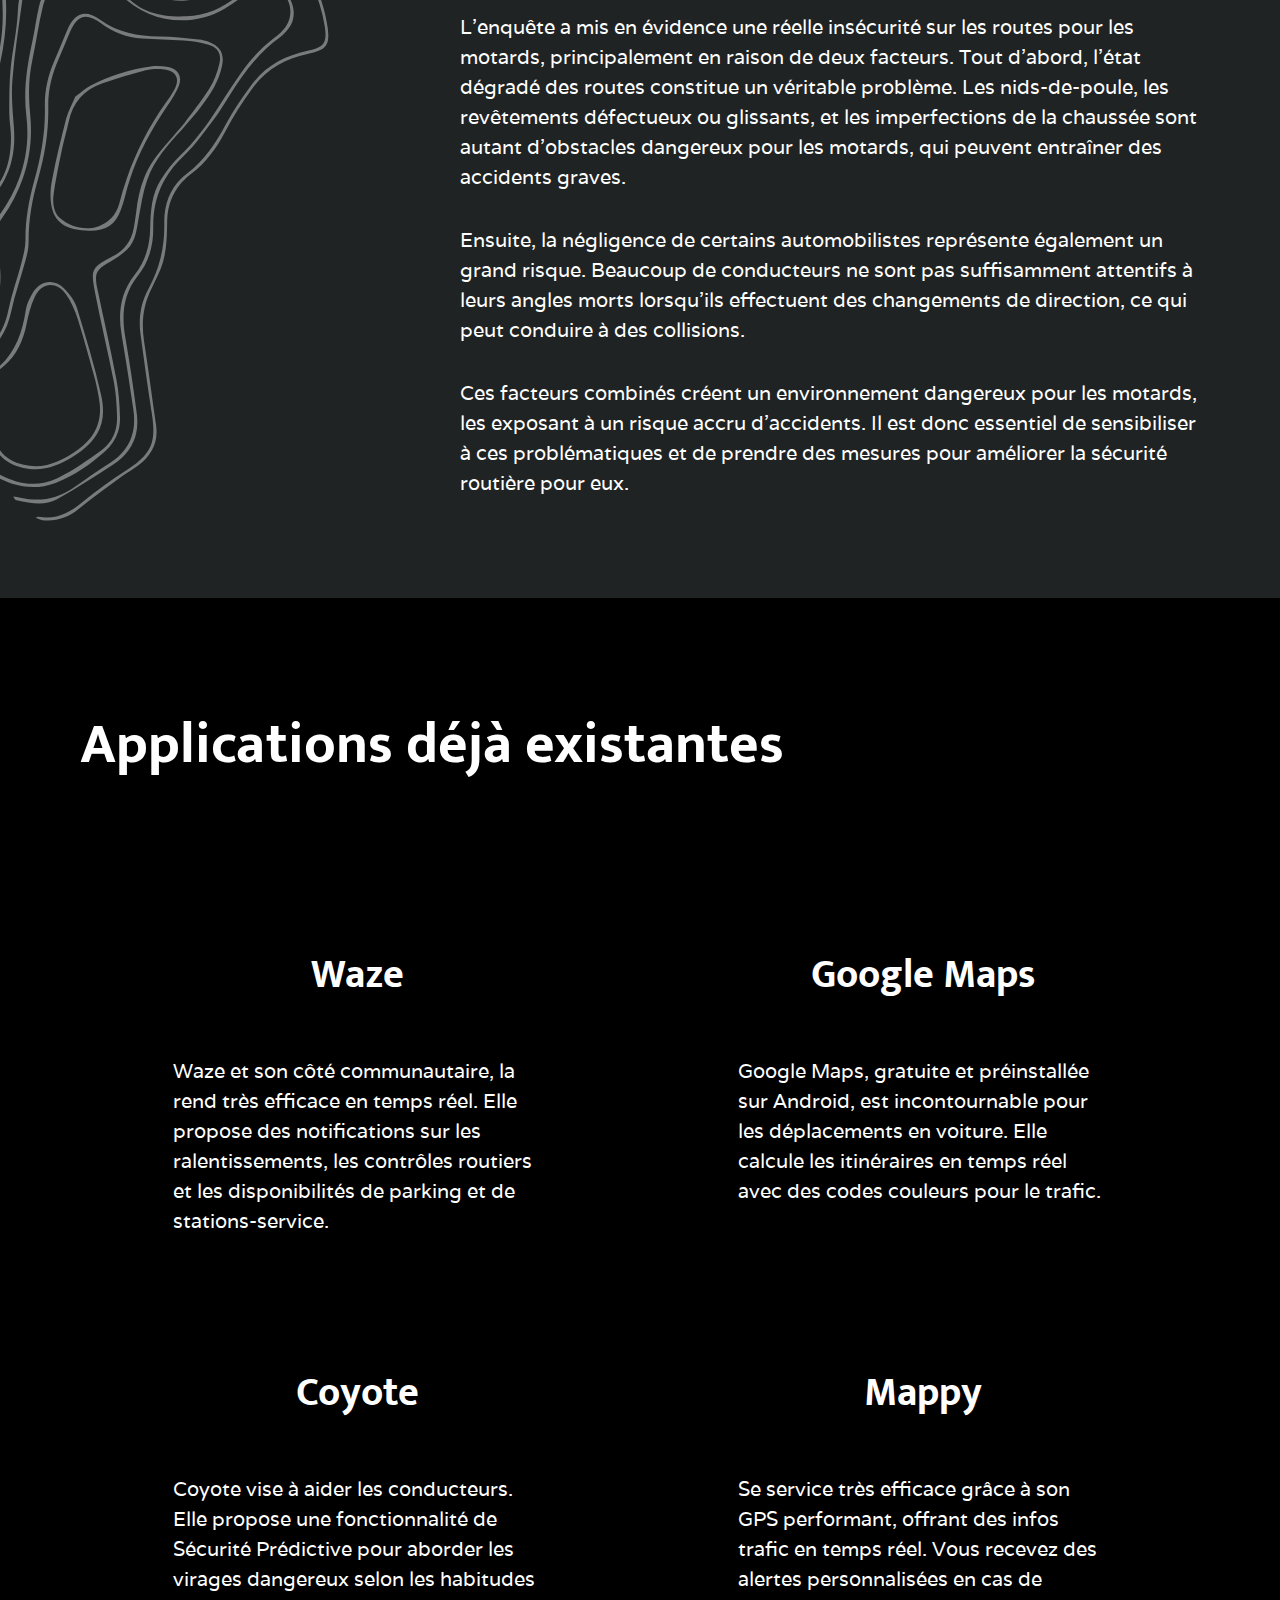
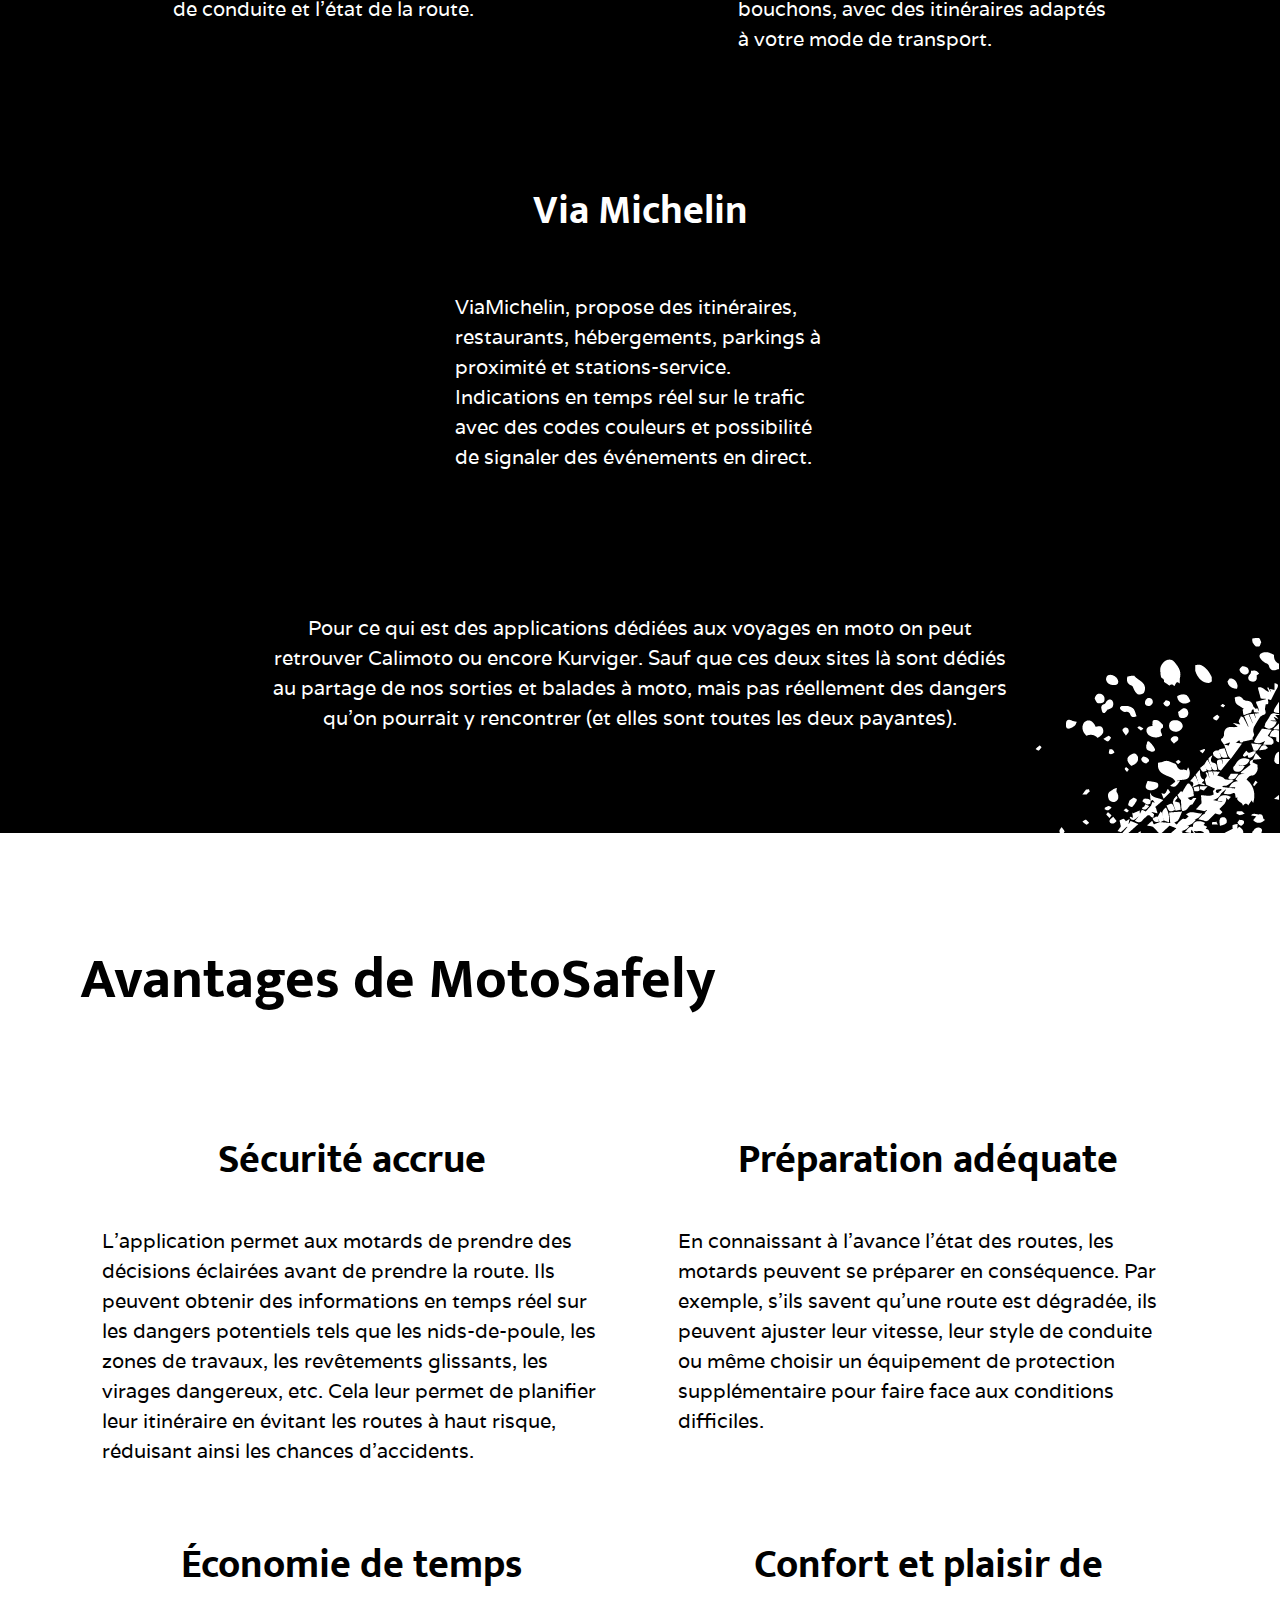
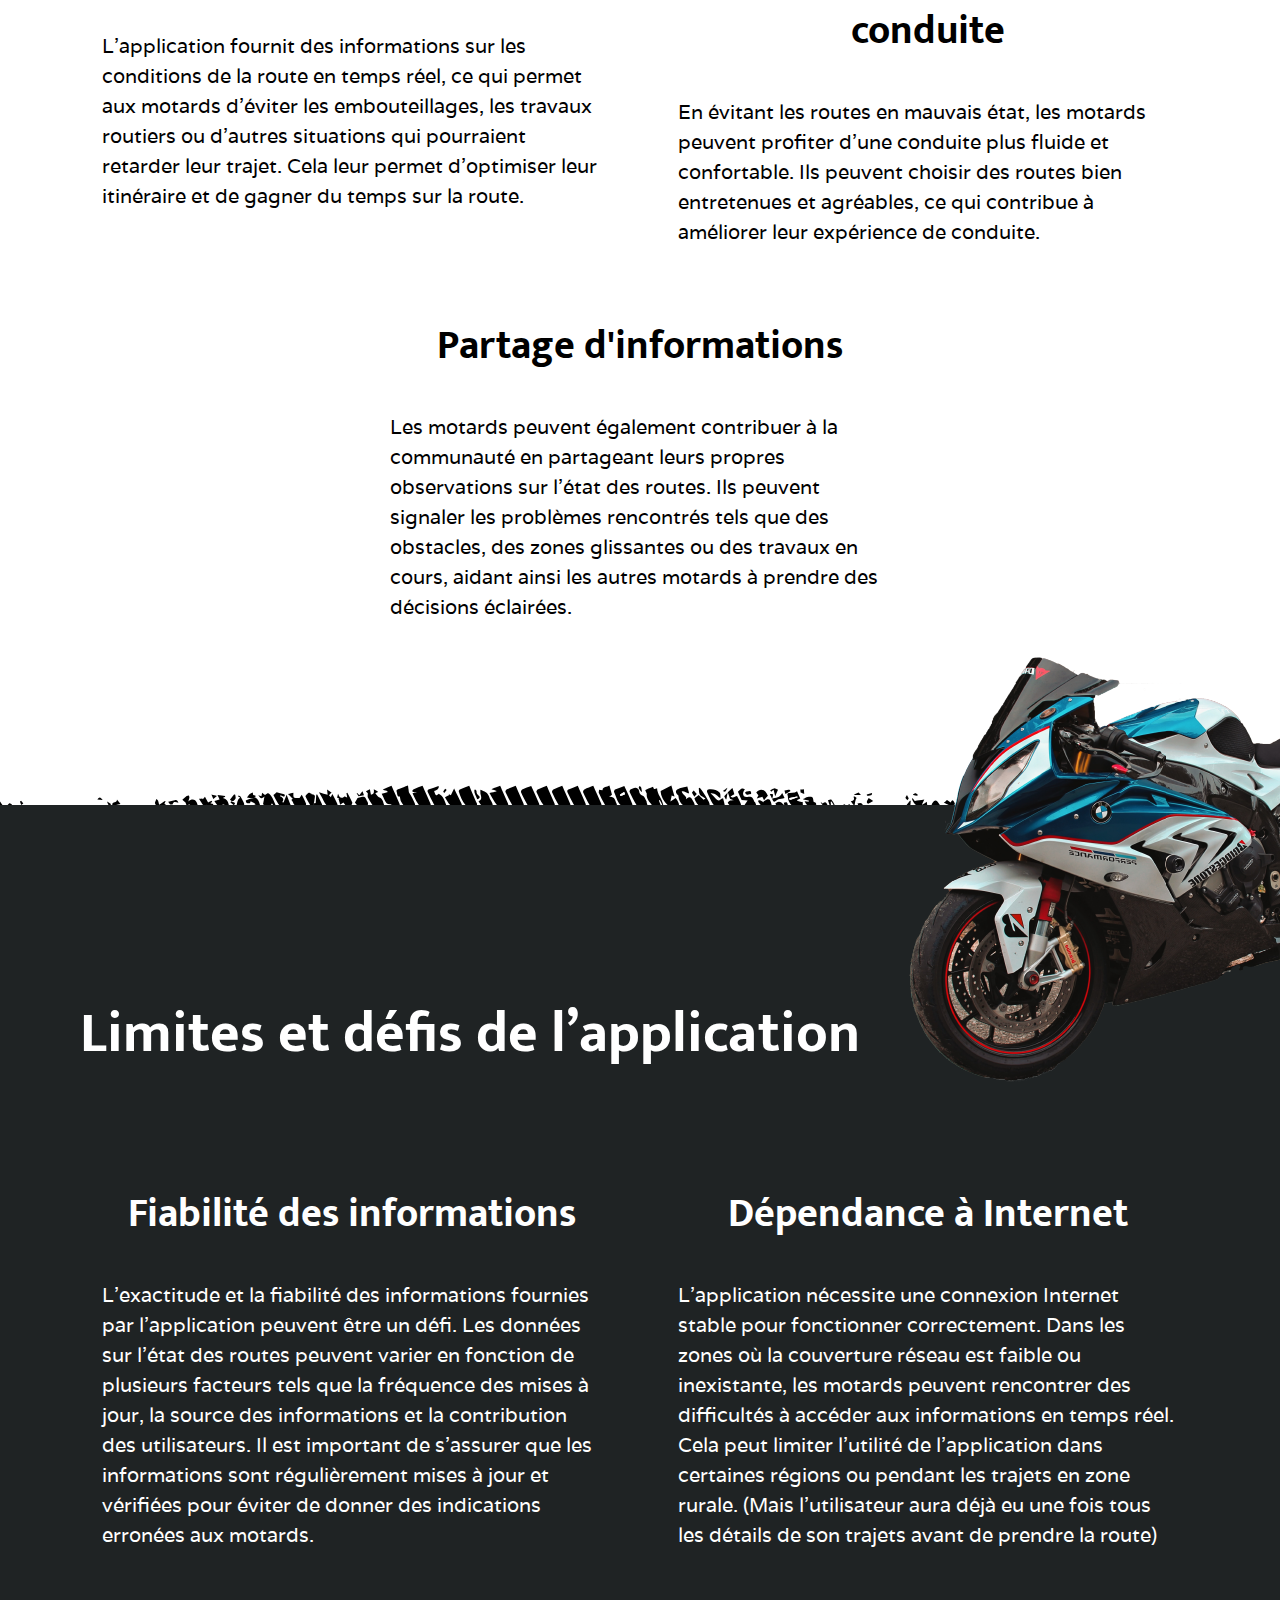
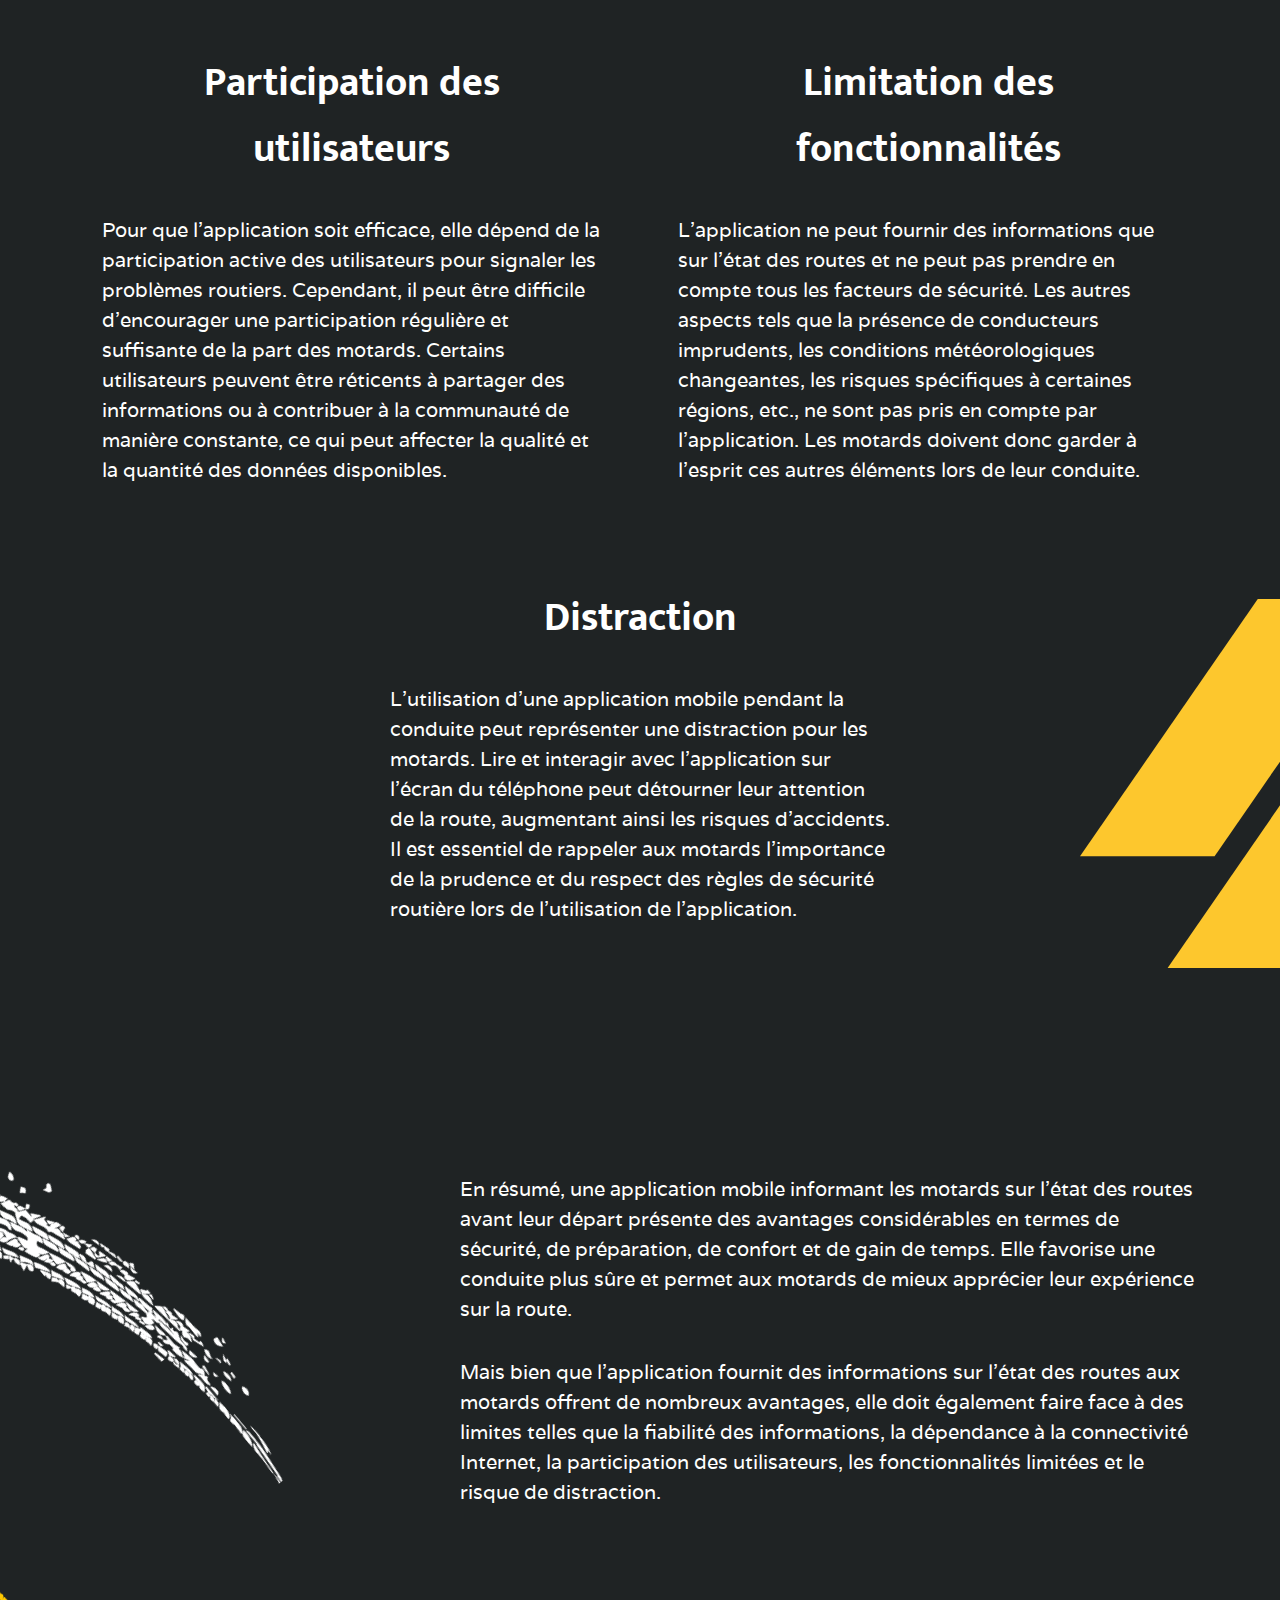
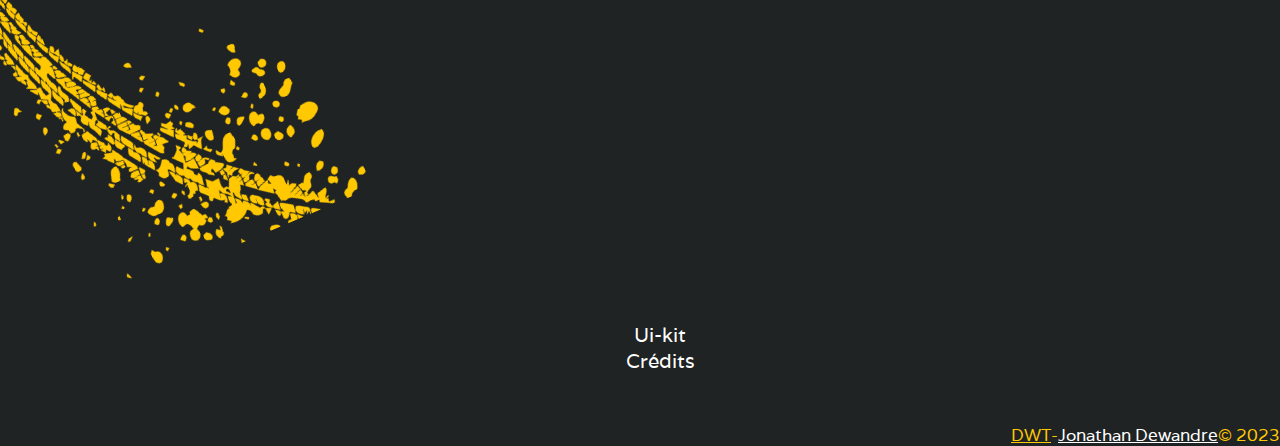
==== commit 6c4367b7: "correction de l'erreur btn ride plus loin" ====
--- a/src/index.html
+++ b/src/index.html
@@ -2,7 +2,7 @@
 <html>
 <head>
   <title>TFA - MotoSafely</title>
-  <meta charset="UTF-8" />
+  <meta charset="UTF-8">
   <meta http-equiv="X-UA-Compatible" content="IE=edge">
 
   <meta name="description" content="Travail de fin d'année en web design.">
@@ -11,9 +11,12 @@
 
   <link rel="icon" href="assets/images/logo-motosafely.svg">
   <!-- Meta Partage -->
-
-  <!-- Meta insta -->
   
+  <meta property="og:site_name" content="website">
+  <meta property="og:title" content="TFA - MotoSafely - Dewandre Jonathan - DWT - HEAJ">
+  <meta property="og:description" content="Projet de fin d'année. Site pour introduire une app pour favorisé la sécurité des motards sur les routes">
+  <meta property="og:type" content="website">
+  <meta property="og:url" content="https://jonathan-dewandre.be/projets/tfaaout/">
 
   <!-- Favicon -->
   <meta name="viewport" content="width=device-width, initial-scale=1">
@@ -44,7 +47,9 @@
       <h1><a href="index.html">Moto Safely</a></h1>
       <nav class="sticky-menu menu sticky">
 
-        <button class="menu__burger"><p class="Tbtn">menu</p></button>
+        <button class="menu__burger burger"><p class="Tbtn">menu</p>
+          <span></span>
+        </button>
         <ul class="menu__list">
           <li class="menu__el"><a href="#pourquoi">Pourquoi</a></li>
           <li class="menu__el"><a href="#app-similaire">App similaire</a></li>
@@ -70,7 +75,7 @@
         si on veut changer de route pour une plus “sécurisée”. Durant&nbsp;le&nbsp;trajet, il va prévenir au mieux et 
         au plus vite les motards des dangers potentiels sur sa route avant qu’il ne tombe dessus. </p>
 
-        <button class="intro--btn"><a href="#pourquoi">Ride plus loin</a></button>
+      <div class="intro--btn"><a href="#pourquoi">Ride plus loin</a></div>
 
     </section>
 
@@ -108,7 +113,7 @@
  
       <h2 class="concu font-titre">Applications déjà existantes</h2>
 
-      <div class="concu__ensemble">
+      <div class="marge-box concu__ensemble">
         <div class="box concu__waze">
           <h3 class="concu--titre font-titre togg-trigger togg-trigger-concu">Waze</h3>
           <div class="concu__text togg-content hidden">
@@ -156,7 +161,7 @@
     <section id="avantages" class="avantage">
       <h2 class="avantage__title font-titre"> Avantages de MotoSafely</h2>
 
-      <div class="avantage-grid">
+      <div class="marge-box grid">
 
         <div class="box-avantage">
           <h3 class="av a1 font-titre togg-trigger">Sécurité accrue</h3>
@@ -206,7 +211,7 @@
 
       <h2 class="limite__title font-titre">Limites et défis de l’application</h2>
 
-      <div class="limite-grid">
+      <div class="marge-box grid grid-limite">
 
         <div class="box-limite">
           <h3 class="box--title font-titre togg-trigger togg-trigger-lim">Fiabilité des informations</h3>
--- a/src/styles/app.css
+++ b/src/styles/app.css
@@ -117,8 +117,8 @@
   text-decoration: none;
   color: white;
   display: flex;
-  width: 239px;
-  height: 63px;
+  width: 256px;
+  height: 71px;
   align-items: center;
   justify-content: center;
 }
@@ -126,12 +126,13 @@
 .intro a:focus {
   color: #1F2324;
   background-color: #FFC800;
-  width: 257px;
-  height: 72px;
+  width: 256px;
+  height: 71px;
   border-style: solid;
   border-radius: 25px;
-  margin-top: -3px;
-  margin-left: -10px;
+  border-color: #FFC800;
+  margin-left: -1px;
+  margin-top: -1px;
 }
 
 .trace {
@@ -177,15 +178,13 @@
     font-size: 18px;
   }
   .intro--btn a {
-    width: 211px;
-    height: 53px;
+    width: 224px;
+    height: 60px;
   }
   .intro--btn a:hover,
   .intro a:focus {
     width: 227px;
     height: 63px;
-    margin-top: -3px;
-    margin-left: -10px;
   }
   .trace {
     width: 772px;
@@ -206,12 +205,44 @@
     right: 37px;
     z-index: 100;
     cursor: pointer;
-    background-image: url(../../assets/images/menu.svg);
-    background-repeat: no-repeat;
     height: 40px;
     width: 40px;
     background-color: transparent;
     border: none;
+  }
+  .burger span {
+    width: 100%;
+    height: 4px;
+    background-color: #FFC800;
+    display: block;
+    position: absolute;
+    top: 50%;
+    transform: translateY(-50%);
+    transition: background-color 0.5s ease-in-out;
+  }
+  .burger span::before, .burger span::after {
+    content: "";
+    position: absolute;
+    right: 10px;
+    width: 100%;
+    height: 4px;
+    background-color: #FFC800;
+    transition: transform 0.5s ease-in-out;
+  }
+  .burger span::before {
+    transform: translateY(-10px);
+  }
+  .burger span::after {
+    transform: translateY(10px);
+  }
+  .burger.active span {
+    background-color: transparent;
+  }
+  .burger.active span::before {
+    transform: translateY(0px) rotateZ(45deg);
+  }
+  .burger.active span::after {
+    transform: translateY(0px) rotateZ(-45deg);
   }
   .menu__liste {
     position: fixed;
@@ -233,7 +264,7 @@
   .menu__el {
     transform: translateY(-20px);
     opacity: 0;
-    transition: all 0.5s 0.5s cubic-bezier(0.16, 1, 0.3, 1);
+    transition: all 0.5s 0s cubic-bezier(0.16, 1, 0.3, 1);
   }
   .menu--open .menu__el {
     transform: translateY(0);
@@ -301,10 +332,7 @@
     list-style: none;
     overflow: hidden;
     color: #E9F1F7;
-    width: 23%;
-    margin-top: 50px;
-    margin-left: auto;
-    right: 40px;
+    margin: 80px 80px 50px 60px;
   }
   .intro--img {
     max-width: 478px;
@@ -341,8 +369,8 @@
     font-size: 16px;
   }
   .intro--btn a {
-    width: 163px;
-    height: 45px;
+    width: 178px;
+    height: 52px;
   }
 }
 .app-simi {
@@ -373,7 +401,6 @@
   display: grid;
   grid-template-columns: repeat(2, 1fr);
   grid-template-rows: auto;
-  margin: 0 80px;
   gap: 10px;
   row-gap: 33px;
 }
@@ -439,9 +466,6 @@
   .concu {
     margin: 100px 40px;
   }
-  .concu__ensemble {
-    margin: 0 40px;
-  }
   .concu__text {
     width: 295px;
     height: 188px;
@@ -462,11 +486,6 @@
 @media (max-width: 600px) {
   .concu {
     left: auto;
-  }
-  .concu__ensemble {
-    margin: 0 40px;
-    display: flex;
-    flex-direction: column;
   }
   .concu--titre {
     margin-top: 5px;
@@ -602,13 +621,6 @@
   color: black;
   margin: 0 80px 100px;
 }
-.avantage-grid {
-  margin: 0 80px;
-  display: grid;
-  grid-template-columns: repeat(2, 1fr);
-  grid-template-rows: auto;
-  gap: 33px;
-}
 
 .av {
   color: black;
@@ -640,9 +652,6 @@
   .avantage__title {
     margin: 0 40px 100px;
   }
-  .avantage-grid {
-    margin: 0 40px;
-  }
   .a4 {
     text-align: center;
   }
@@ -651,11 +660,6 @@
   .avantage__title {
     left: auto;
     width: 100%;
-  }
-  .avantage-grid {
-    margin: 0 40px;
-    display: flex;
-    flex-direction: column;
   }
   .hidden {
     display: none;
@@ -687,15 +691,6 @@
 .limite__title {
   margin: 0 80px 100px;
 }
-.limite-grid {
-  margin: 0 80px;
-  display: grid;
-  grid-template-columns: repeat(2, 1fr);
-  grid-template-rows: auto;
-  gap: 33px;
-  row-gap: 100px;
-  padding-bottom: 100px;
-}
 
 .box--center {
   grid-column: 1/3;
@@ -769,15 +764,6 @@
   }
   .limite__title {
     margin: 0 40px 100px;
-  }
-  .limite-grid {
-    margin: 0 40px;
-    display: grid;
-    grid-template-columns: repeat(2, 1fr);
-    grid-template-rows: auto;
-    gap: 33px;
-    row-gap: 100px;
-    padding-bottom: 100px;
   }
   .resume {
     margin-left: auto;
@@ -822,15 +808,10 @@
   .limite__title {
     left: auto;
   }
-  .limite-grid {
-    margin: 0 40px;
-    display: flex;
-    flex-direction: column;
-  }
   .forme {
-    right: -184px;
+    right: -190px;
     max-width: 266px;
-    top: 62%;
+    top: 58%;
   }
   .resume {
     margin-left: 40px;
@@ -1088,6 +1069,22 @@
   min-width: 55ch;
 }
 
+.marge-box {
+  margin: 0 80px;
+}
+
+.grid {
+  display: grid;
+  grid-template-columns: repeat(2, 1fr);
+  grid-template-rows: auto;
+  gap: 33px;
+}
+
+.grid-limite {
+  row-gap: 100px;
+  padding-bottom: 100px;
+}
+
 @media (max-width: 1100px) {
   body {
     font-size: 16px;
@@ -1103,6 +1100,10 @@
   }
   .maxW {
     max-width: 480px;
+    min-width: 0;
+  }
+  .marge-box {
+    margin: 0 40px;
   }
 }
 @media (max-width: 600px) {
@@ -1126,4 +1127,11 @@
     max-width: 344px;
     min-width: 0;
   }
+  .marge-box {
+    display: flex;
+    flex-direction: column;
+  }
+  .grid-limite {
+    row-gap: 33px;
+  }
 }/*# sourceMappingURL=app.css.map */